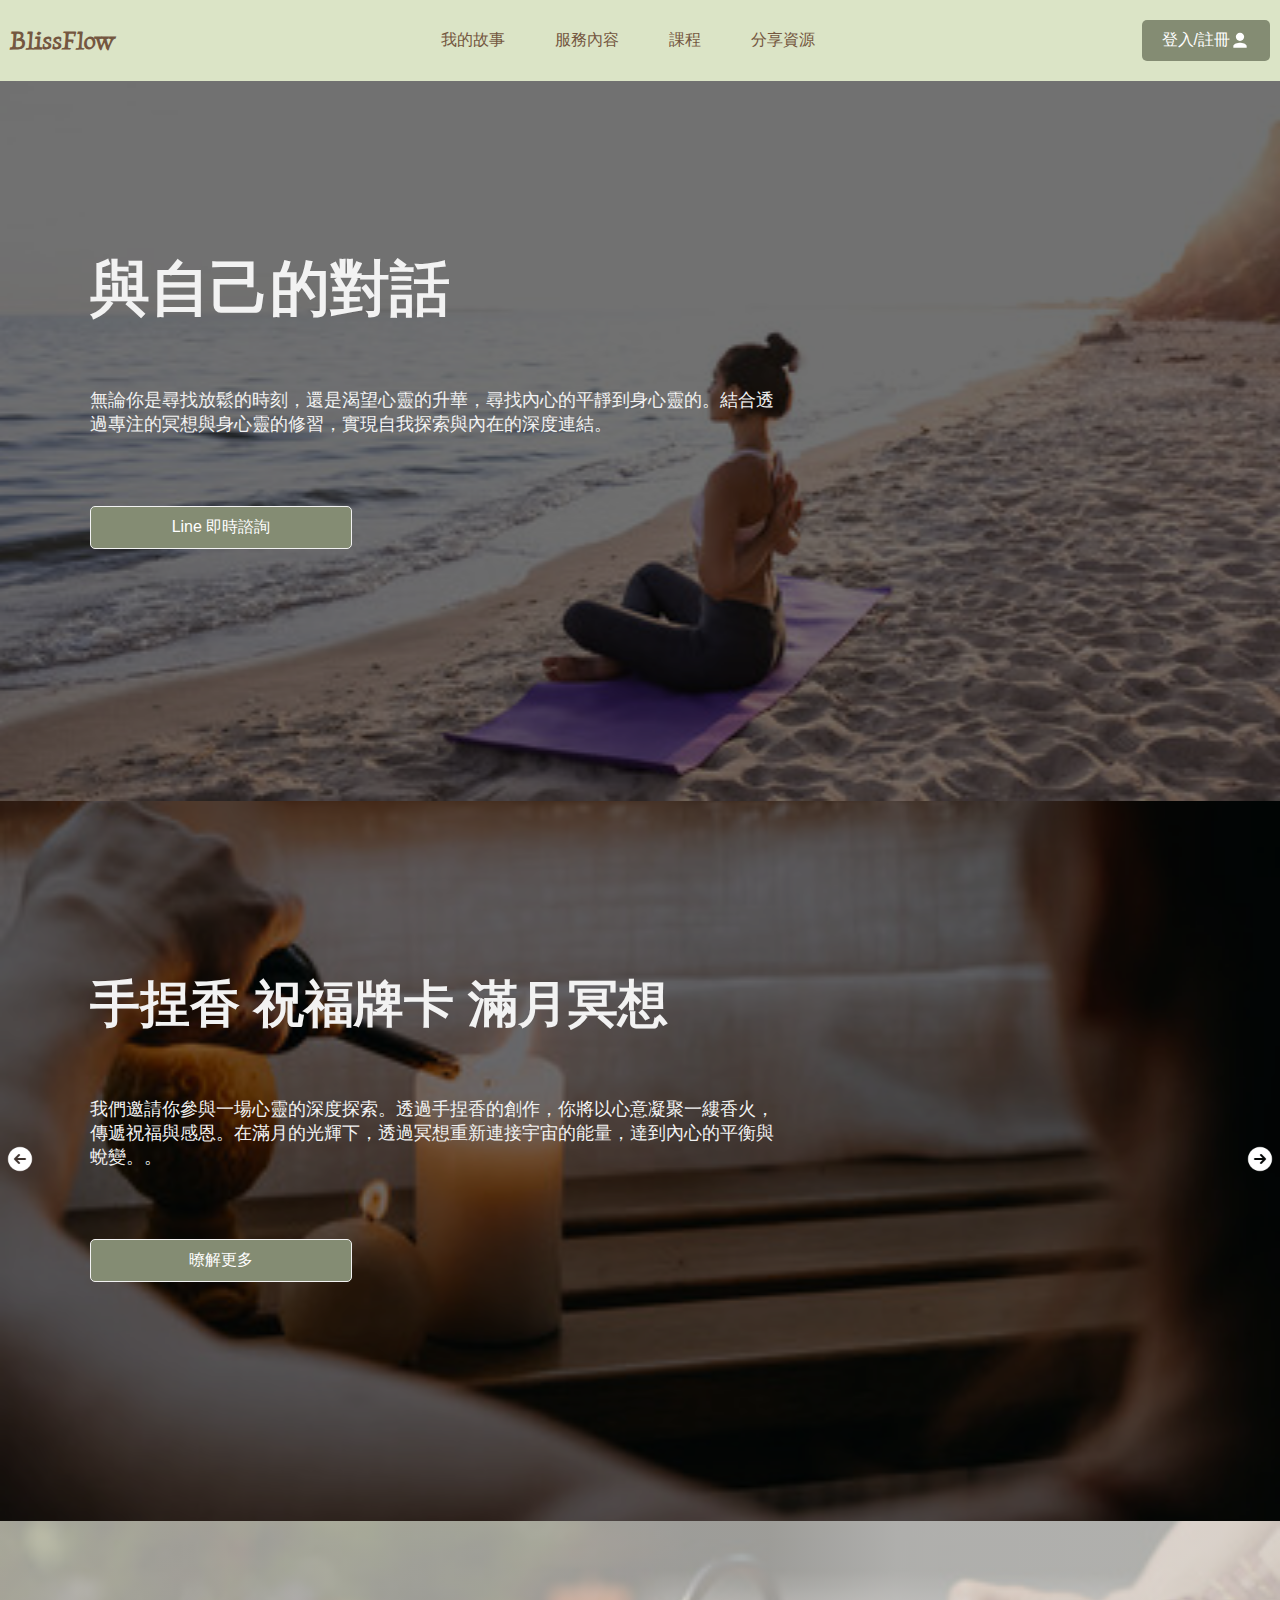
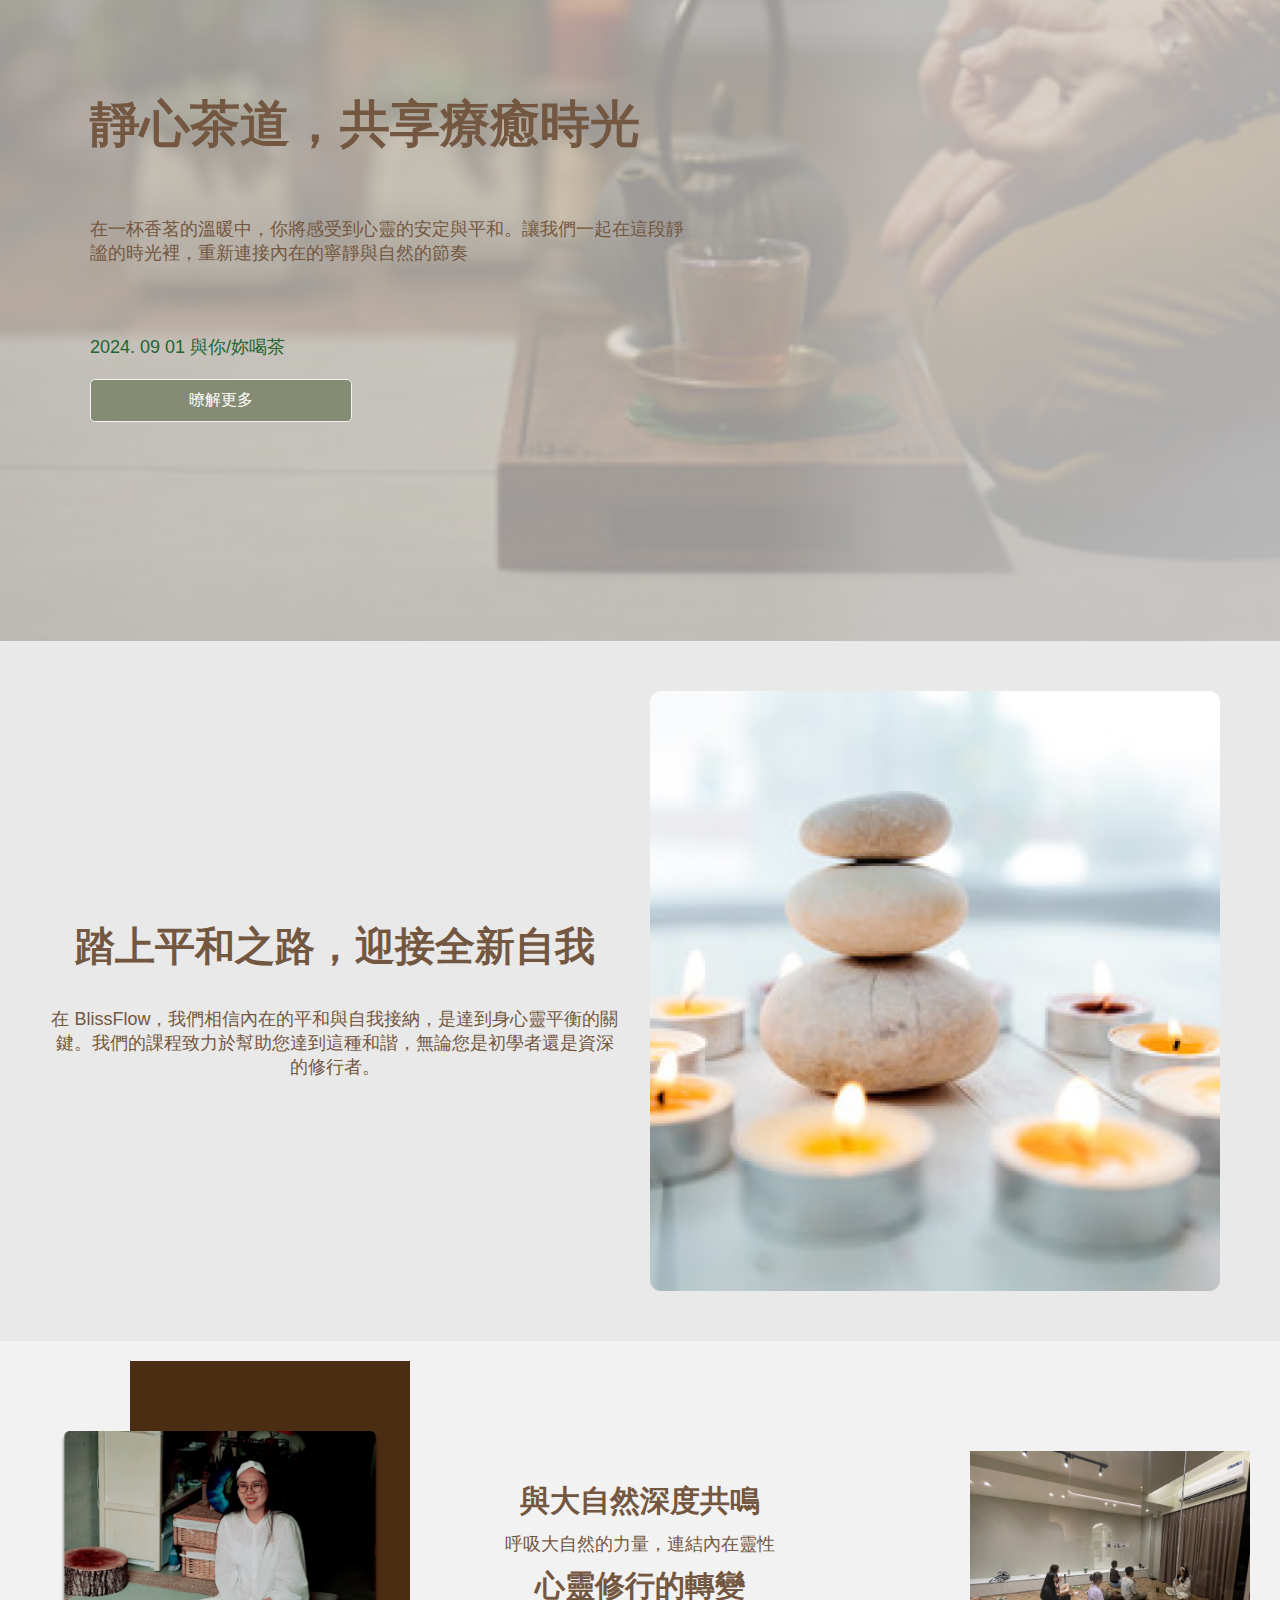
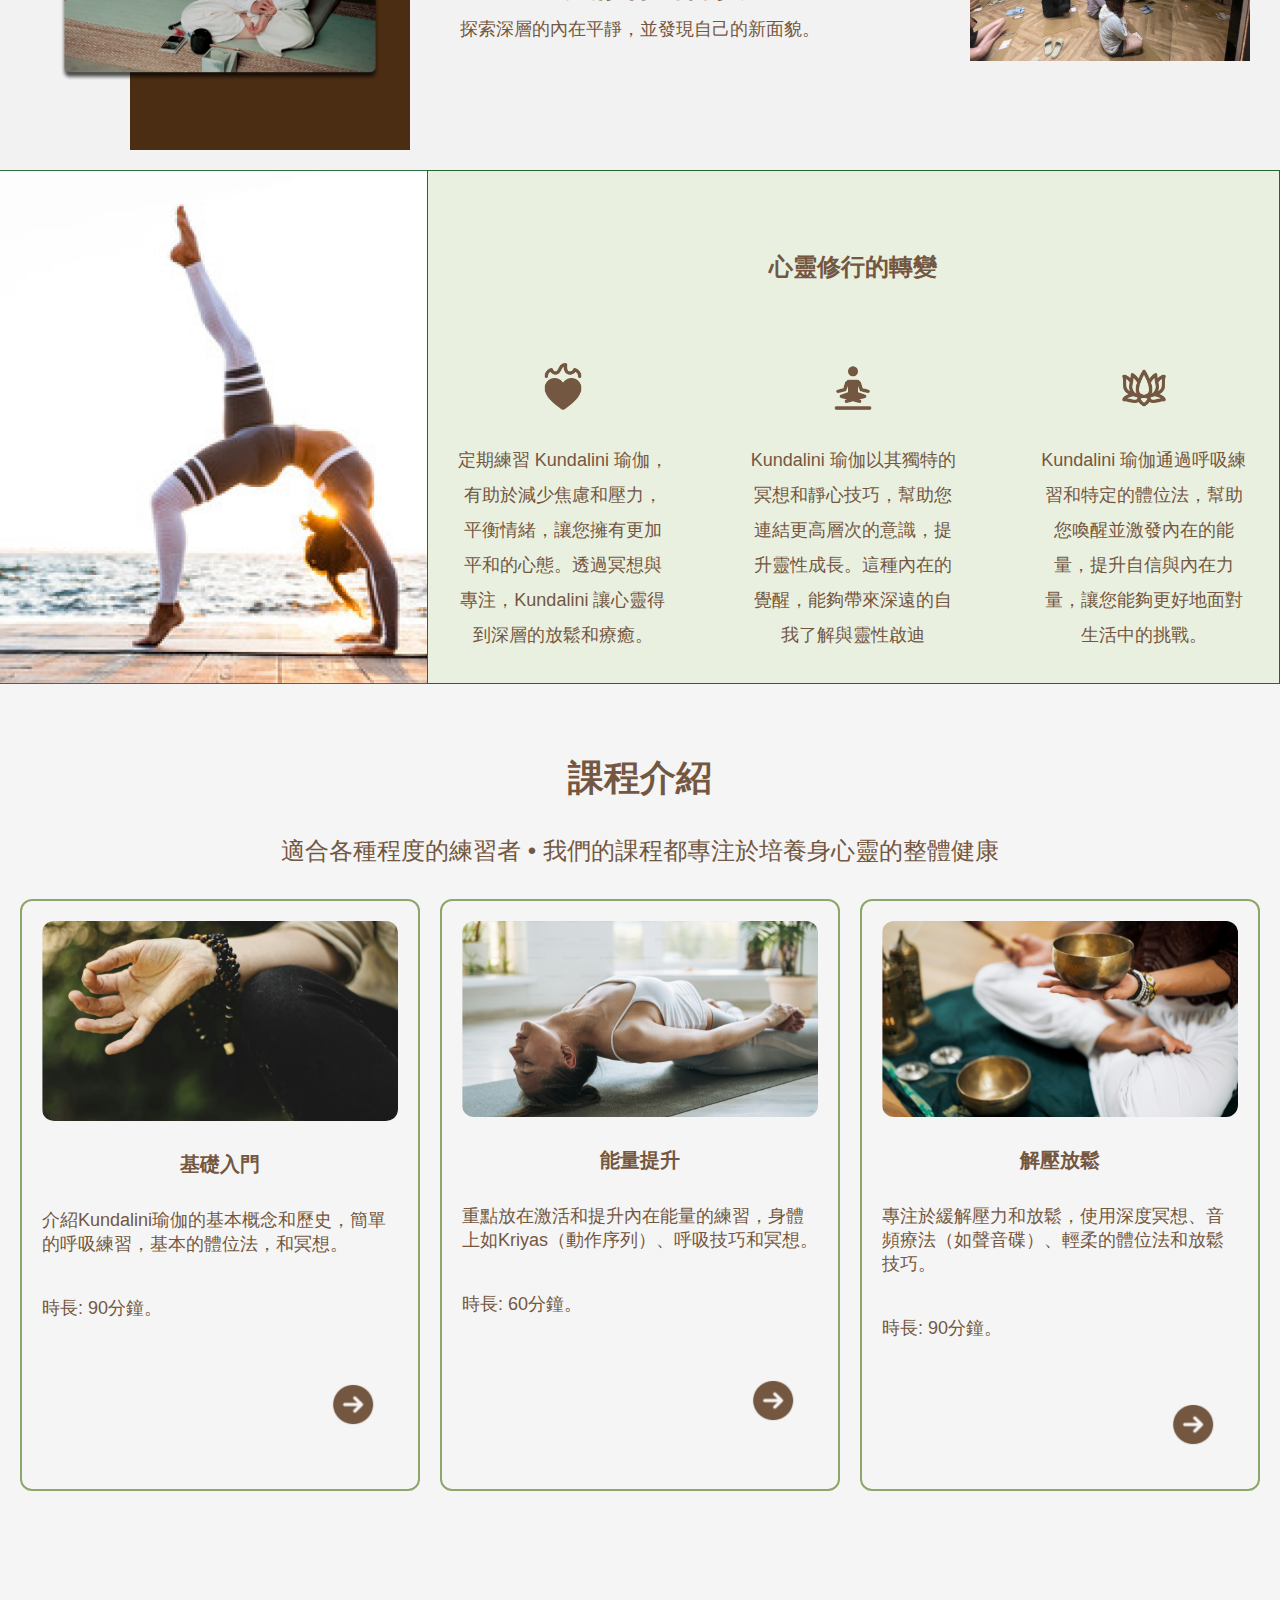
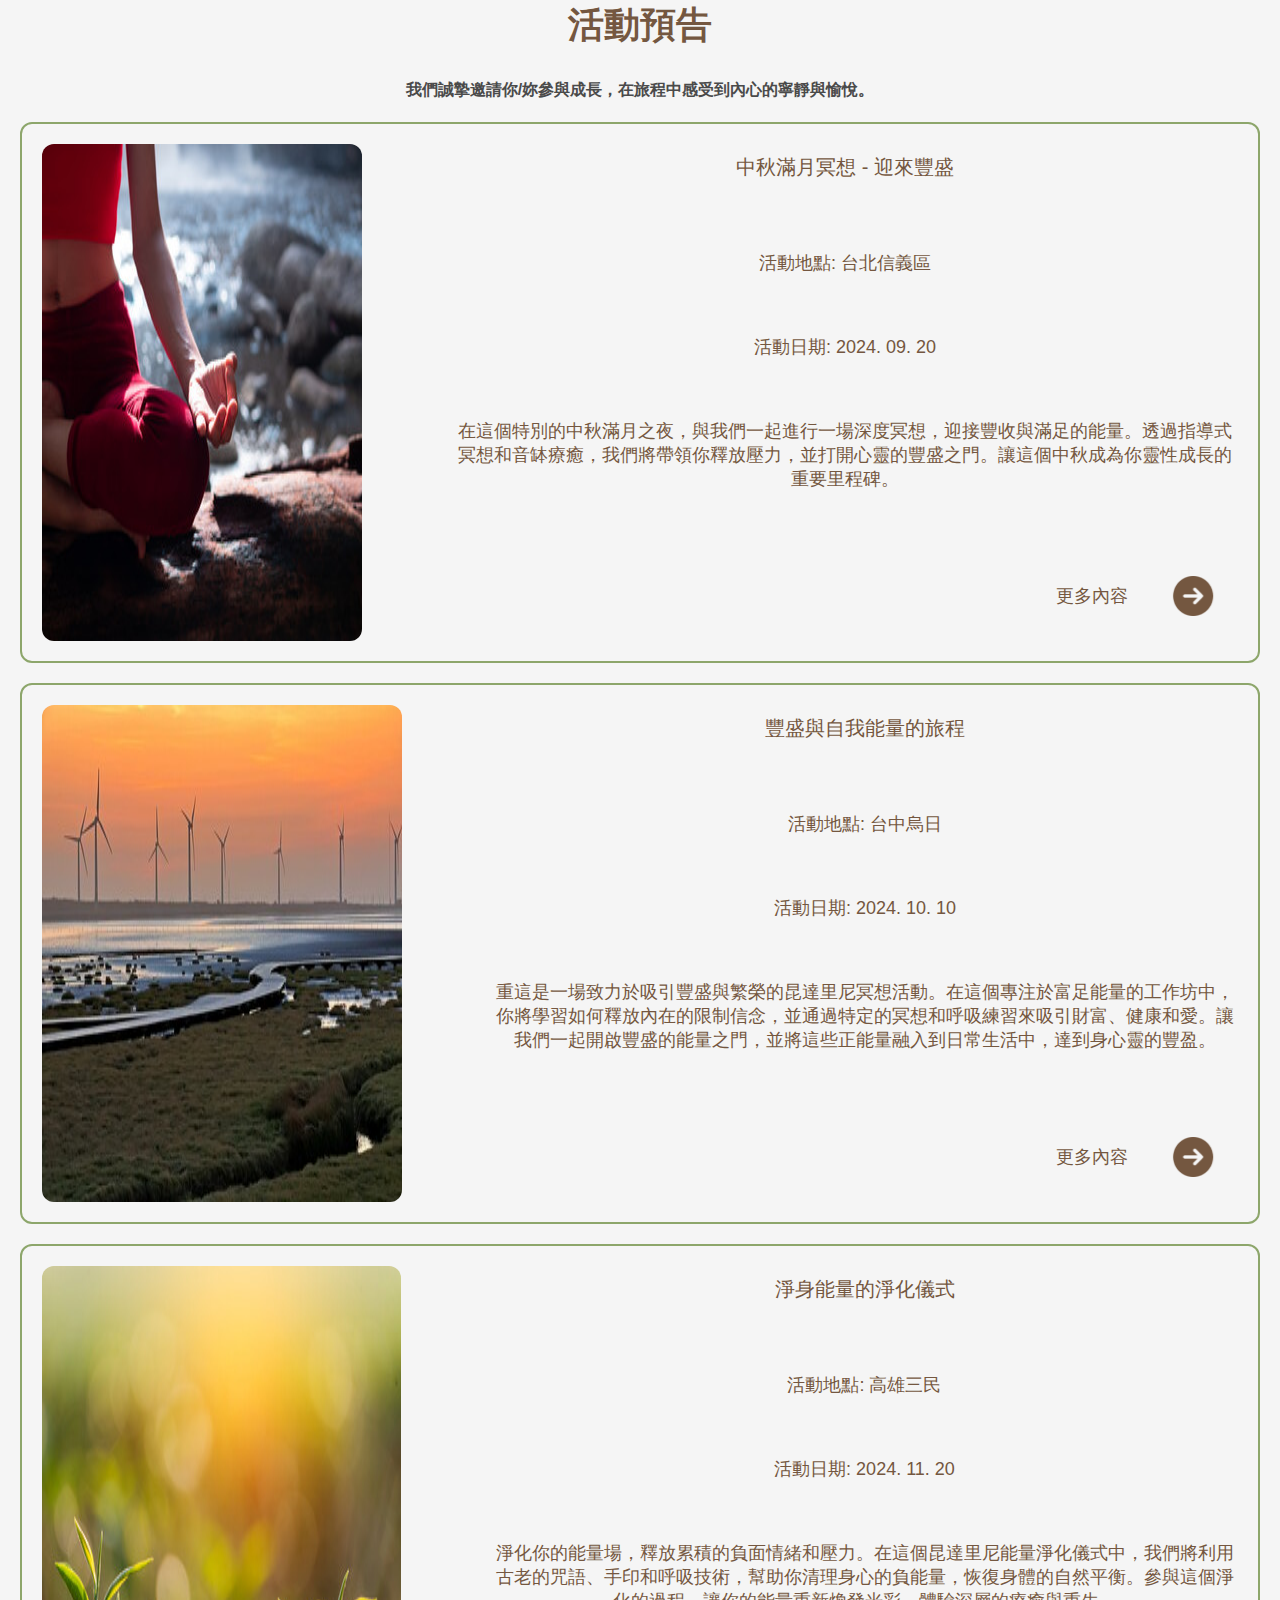
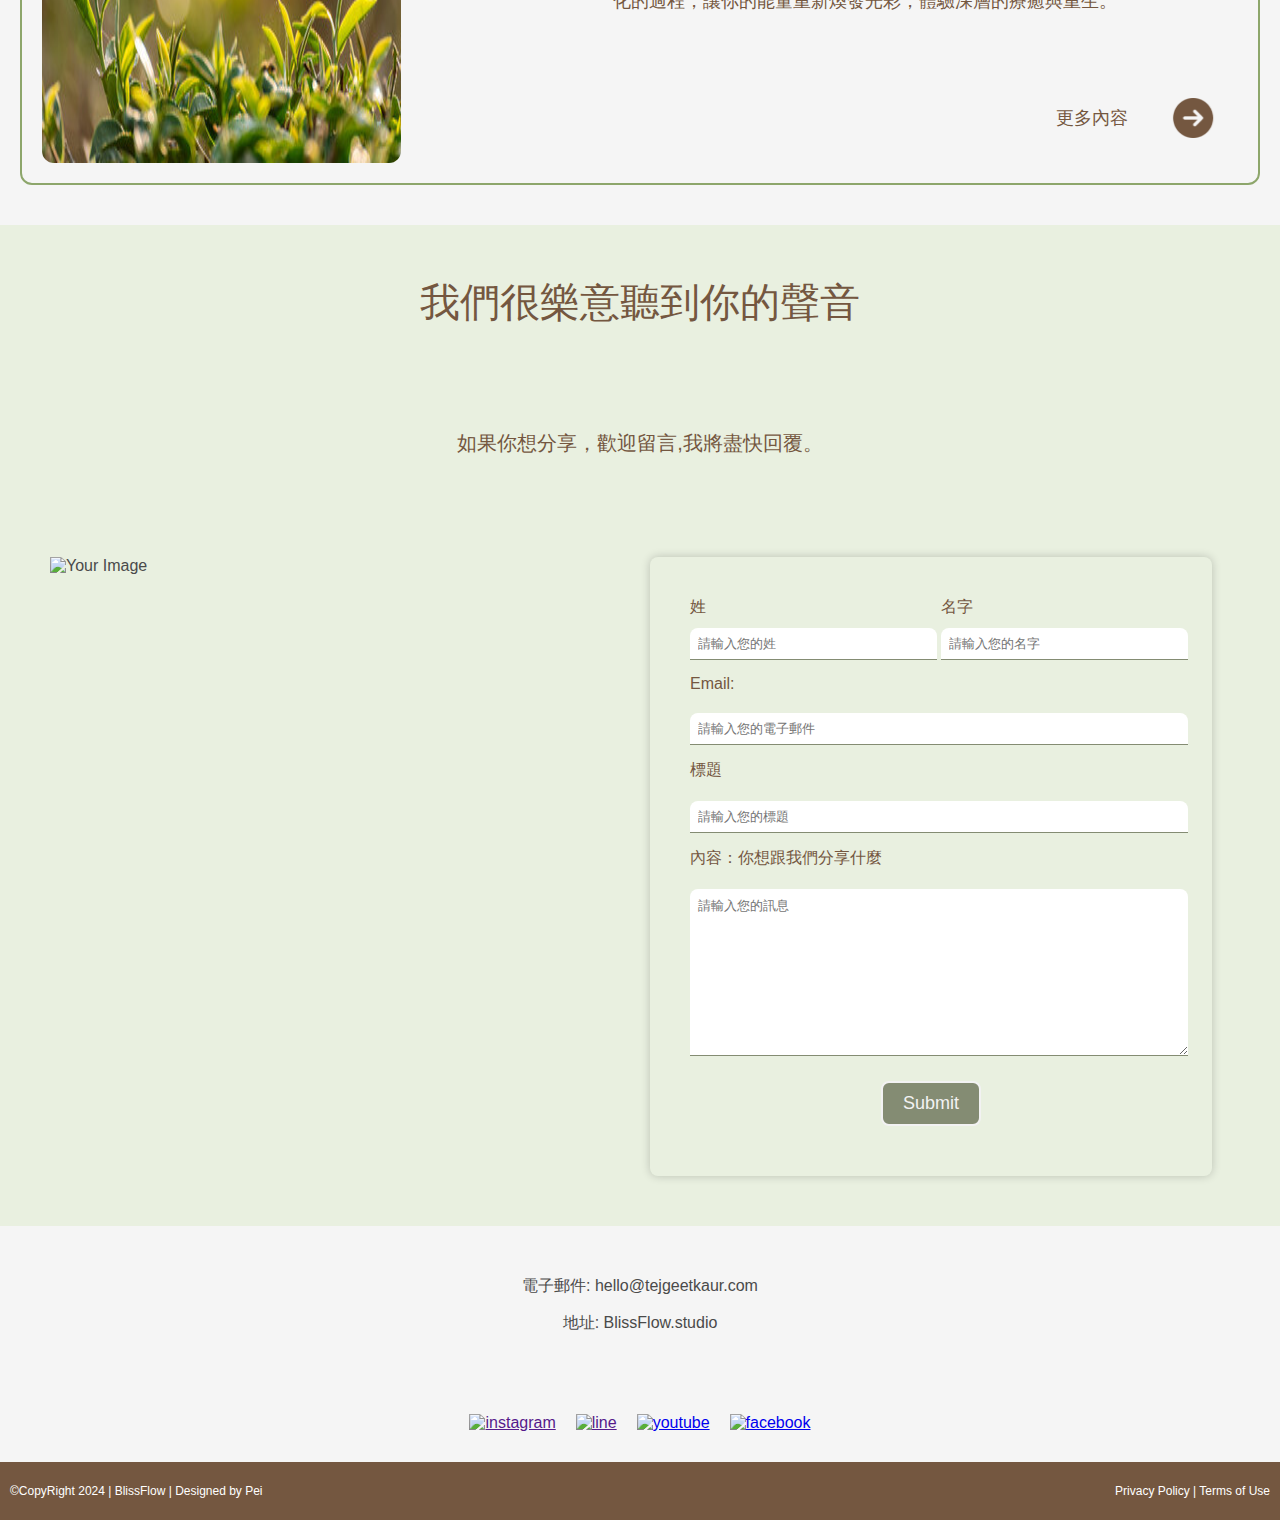
==== index.html @ 8150d3f8 "Add files via upload" ====
<!DOCTYPE html>
<html lang="zh-Hant">
  <head>
    <meta charset="UTF-8" />
    <meta name="viewport" content="width=device-width, initial-scale=1.0" />
    <title>Lila - Kundalini Yoga</title>
    <link rel="preconnect" href="https://fonts.googleapis.com" />
    <link rel="preconnect" href="https://fonts.gstatic.com" crossorigin />
    <link
      href="https://fonts.googleapis.com/css2?family=Luxurious+Roman&display=swap"
      rel="stylesheet"
    />
    <link rel="stylesheet" href="../PUBLIC/Style/base.css" />
    <link rel="stylesheet" href="../PUBLIC/Style/breakpoint.css" />
    <script src="../action.js" defer></script>
  </head>
  <body>
    <header>
      <!-- Logo Section -->
      <nav class="navbar">
        <!-- Burger Icon -->
        <div class="burger">
          <div></div>
          <div></div>
          <div></div>
        </div>
        <a href="#" class="logo"> BlissFlow </a>

        <!-- Navigation Links -->
        <ul class="nav-links">
          <li><a href="../HTML/mystory.html">我的故事</a></li>
          <li><a href="#">服務內容</a></li>
          <li><a href="#">課程</a></li>
          <li><a href="#">分享資源</a></li>
        </ul>

        <!-- Login Button -->
        <a href="#" class="login-btn">
          登入/註冊
          <svg
            class="login-icon"
            xmlns="http://www.w3.org/2000/svg"
            viewBox="0 0 24 24"
            fill="white"
            width="20px"
            height="20px"
          >
            <path
              d="M12 12c2.76 0 5-2.24 5-5s-2.24-5-5-5-5 2.24-5 5 2.24 5 5 5zm0 2c-2.67 0-8 1.34-8 4v2h16v-2c0-2.66-5.33-4-8-4z"
            />
          </svg>
        </a>
      </nav>
    </header>
    <!-- Hero Section Start -->
    <!-- <section id="hero">
      <div class="hero-slider">
        <-- Slide 1 -->
    <!-- <div class="hero-slide slide1">
      <div class="hero-content">
        <h1>與自己的對話</h1>
        <p>從找內心的平靜到身心靈的結合</p>
        <button class="cta-button">電話諮詢</button>
      </div>
    </div> -->

    <section>
      <div class="hero">
        <div class="arrow left" onclick="preview()">
          <img
            src="../PUBLIC/Images/Circled left.png"
            width="30"
            feight="30"
            alt="arrow image to scroll left "
          />
        </div>
        <div class="heroImages hero-darker action-1">
          <div class="figure hero-content">
            <h1>與自己的對話</h1>
            <p>
              無論你是尋找放鬆的時刻，還是渴望心靈的升華，尋找內心的平靜到身心靈的。結合透過專注的冥想與身心靈的修習，實現自我探索與內在的深度連結。
            </p>
            <a href="line://ti/p/@yourlineid" class="cta-button"
              >Line 即時諮詢</a
            >
          </div>
        </div>

        <div class="heroImages hero-darker action-2">
          <div class="figure hero-content">
            <h2>手捏香 祝福牌卡 滿月冥想</h2>
            <p>
              我們邀請你參與一場心靈的深度探索。透過手捏香的創作，你將以心意凝聚一縷香火，傳遞祝福與感恩。在滿月的光輝下，透過冥想重新連接宇宙的能量，達到內心的平衡與蛻變。。
            </p>
            <a href="line://ti/p/@yourlineid" class="cta-button">暸解更多</a>
          </div>
        </div>

        <div class="heroImages hero-lighter action-3">
          <div class="figure hero-content hero-content3">
            <h2>靜心茶道，共享療癒時光</h2>
            <p>
              在一杯香茗的溫暖中，你將感受到心靈的安定與平和。讓我們一起在這段靜謐的時光裡，重新連接內在的寧靜與自然的節奏
            </p>
            <p class="p-set">2024. 09 01 與你/妳喝茶</p>
            <a href="line://ti/p/@yourlineid" class="cta-button">暸解更多</a>
          </div>
        </div>

        <div class="arrow right" onclick="next()">
          <img
            src="../PUBLIC/Images/Circled Right.png"
            width="30"
            feight="30"
            alt="arrow-right"
          />
        </div>
      </div>
    </section>

    <!-- Hero Section End -->

    <section id="about">
      <div class="content">
        <div class="text">
          <h2>踏上平和之路，迎接全新自我</h2>
          <p>
            在
            BlissFlow，我們相信內在的平和與自我接納，是達到身心靈平衡的關鍵。我們的課程致力於幫助您達到這種和諧，無論您是初學者還是資深的修行者。
          </p>
        </div>
        <div class="image">
          <img src="../PUBLIC/Images/candle.png" alt="Image description" />
          <!-- Replace with your image path -->
        </div>
      </div>
    </section>
    <section id="features">
      <div class="feature position">
        <img
          class="image1"
          src="../PUBLIC/Images/mystory-lila.png"
          alt="activity"
        />
        <img class="image2" src="../PUBLIC/Images/brown.png" alt="Brown" />
      </div>
      <div class="feature">
        <h3>與大自然深度共鳴</h3>
        <p>呼吸大自然的力量，連結內在靈性</p>
        <h3>心靈修行的轉變</h3>
        <p>探索深層的內在平靜，並發現自己的新面貌。</p>
      </div>
      <div class="feature">
        <img
          class="image2"
          src="../PUBLIC/Images/activity2.jpg"
          alt="Meditation"
        />
      </div>
    </section>
    <!-- feature1 -->
    <section id="features1">
      <div class="feature1 feature-left">
        <img class="image" src="../PUBLIC/Images/yoga.png" alt="Tree" />
      </div>
      <div class="feature1 feature-right">
        <h3>心靈修行的轉變</h3>
        <div class="icons-container">
          <div class="icon">
            <img
              src="../PUBLIC/Images/Fire Heart.png"
              alt="Icon 1"
              width="50px"
              height="50px"
            />
            <p>
              定期練習 Kundalini
              瑜伽，有助於減少焦慮和壓力，平衡情緒，讓您擁有更加平和的心態。透過冥想與專注，Kundalini
              讓心靈得到深層的放鬆和療癒。
            </p>
          </div>
          <div class="icon">
            <img
              src="../PUBLIC/Images/Floating Guru.png"
              alt="Icon 1"
              width="50px"
              height="50px"
            />
            <p>
              Kundalini
              瑜伽以其獨特的冥想和靜心技巧，幫助您連結更高層次的意識，提升靈性成長。這種內在的覺醒，能夠帶來深遠的自我了解與靈性啟迪
            </p>
          </div>
          <div class="icon">
            <img
              src="../PUBLIC/Images/Lotus.png"
              alt="Icon 1"
              width="50px"
              height="50px"
            />
            <p>
              Kundalini
              瑜伽通過呼吸練習和特定的體位法，幫助您喚醒並激發內在的能量，提升自信與內在力量，讓您能夠更好地面對生活中的挑戰。
            </p>
          </div>

          <div class="icon icon-4">
            <img
              src="../PUBLIC/Images/Irrigation.png"
              alt="Icon 1"
              width="50px"
              height="50px"
            />
            <p>
              正向的能量不僅能夠提升我們的自身狀態，還能夠吸引到同樣的積極能量，使我們的生活變得更加豐富和充實。
            </p>
          </div>
        </div>
      </div>
    </section>

    <!-- feature1- end -->

    <!-- course atart -->
    <section class="courses">
      <h2>課程介紹</h2>
      <h4>適合各種程度的練習者 • 我們的課程都專注於培養身心靈的整體健康</h4>
      <div class="course-container">
        <div class="course">
          <img src="../PUBLIC/Images/course1.png" alt="基礎入門" />
          <h4>基礎入門</h4>
          <p>
            介紹Kundalini瑜伽的基本概念和歷史，簡單的呼吸練習，基本的體位法，和冥想。
          </p>
          <p>時長: 90分鐘。</p>
          <div class="moreBTN">
            <img
              src="../PUBLIC/Images/Forward Button.png"
              alt="Icon 1"
              width="50px"
              height="50px"
            />
          </div>
        </div>
        <div class="course">
          <img src="../PUBLIC/Images/course2.png" alt="能量提升" />
          <h4>能量提升</h4>
          <p>
            重點放在激活和提升內在能量的練習，身體上如Kriyas（動作序列）、呼吸技巧和冥想。
          </p>
          <p>時長: 60分鐘。</p>
          <div class="moreBTN">
            <img
              src="../PUBLIC/Images/Forward Button.png"
              alt="Icon 1"
              width="50px"
              height="50px"
            />
          </div>
        </div>
        <div class="course">
          <img src="../PUBLIC/Images/course3.png" alt="解壓放鬆" />
          <h4>解壓放鬆</h4>
          <p>
            專注於緩解壓力和放鬆，使用深度冥想、音頻療法（如聲音碟）、輕柔的體位法和放鬆技巧。
          </p>
          <p>時長: 90分鐘。</p>
          <div class="moreBTN">
            <img
              src="../PUBLIC/Images/Forward Button.png"
              alt="Icon 1"
              width="50px"
              height="50px"
            />
          </div>
        </div>

        <div class="course course-4">
          <img src="../PUBLIC/Images/course4.png" alt="感激冥想" />
          <h4>基礎入門</h4>
          <p>
            當我們的內在能量達到一定的頻率時，吸引力源於自我真實和內在的光輝。感激與自信使內在變得更加愉快和充實。
          </p>
          <p>時長: 90分鐘。</p>
          <div class="moreBTN">
            <img
              src="../PUBLIC/Images/Forward Button.png"
              alt="Icon 1"
              width="50px"
              height="50px"
            />
          </div>
        </div>
      </div>
    </section>

    <!-- course end -->
    <!-- event start -->
    <section class="events">
      <h2>活動預告</h2>
      <h4>我們誠摯邀請你/妳參與成長，在旅程中感受到內心的寧靜與愉悅。</h4>
      <div class="event-container">
        <div class="event">
          <img src="../PUBLIC/Images/event1.jpg" alt="基礎入門" />
          <div class="event-detail">
            <h4>中秋滿月冥想 - 迎來豐盛</h4>
            <p>活動地點: 台北信義區</p>
            <p>活動日期: 2024. 09. 20</p>
            <p>
              在這個特別的中秋滿月之夜，與我們一起進行一場深度冥想，迎接豐收與滿足的能量。透過指導式冥想和音缽療癒，我們將帶領你釋放壓力，並打開心靈的豐盛之門。讓這個中秋成為你靈性成長的重要里程碑。
            </p>

            <div class="moreBTN">
              <p>更多內容</p>
              <img
                src="../PUBLIC/Images/Forward Button.png"
                alt="Icon 1"
                width="50px"
                height="50px"
              />
            </div>
          </div>
        </div>

        <div class="event">
          <img src="../PUBLIC/Images/event2.jpg" alt="能量提升" />
          <div class="event-detail">
            <h4>豐盛與自我能量的旅程</h4>
            <p>活動地點: 台中烏日</p>
            <p>活動日期: 2024. 10. 10</p>
            <p>
              重這是一場致力於吸引豐盛與繁榮的昆達里尼冥想活動。在這個專注於富足能量的工作坊中，你將學習如何釋放內在的限制信念，並通過特定的冥想和呼吸練習來吸引財富、健康和愛。讓我們一起開啟豐盛的能量之門，並將這些正能量融入到日常生活中，達到身心靈的豐盈。
            </p>
            <div class="moreBTN">
              <p>更多內容</p>
              <img
                src="../PUBLIC/Images/Forward Button.png"
                alt="Icon 1"
                width="50px"
                height="50px"
              />
            </div>
          </div>
        </div>

        <div class="event">
          <img src="../PUBLIC/Images/event3.jpg" alt="解壓放鬆" />
          <div class="event-detail">
            <h4>淨身能量的淨化儀式</h4>
            <p>活動地點: 高雄三民</p>
            <p>活動日期: 2024. 11. 20</p>
            <p>
              淨化你的能量場，釋放累積的負面情緒和壓力。在這個昆達里尼能量淨化儀式中，我們將利用古老的咒語、手印和呼吸技術，幫助你清理身心的負能量，恢復身體的自然平衡。參與這個淨化的過程，讓你的能量重新煥發光彩，體驗深層的療癒與重生。
            </p>
            <div class="moreBTN">
              <p>更多內容</p>
              <img
                src="../PUBLIC/Images/Forward Button.png"
                alt="Icon 1"
                width="50px"
                height="50px"
              />
            </div>
          </div>
        </div>
      </div>
    </section>
    <!-- event end -->

    <!-- hidden newsletter - 等會員登入條款完成再重新加入 -->
    <!-- newsletter start -->

    <!-- <section class="newsletter">
      <h2>訂閱我們的電子報，讓瑜伽成為你生活的一部分。我們每月提供：</h2>
      <div class="form Ncontent">
        <p>讓瑜伽成為你生活的一部分。我們每月提供探索瑜伽的深度。</p>
        <form class="newsletter-form">
          <div class="description">
            <h4>探索瑜伽的深度</h4>
            <div class="Pcontent">
              <p>專業的瑜伽技巧：提升你的練習，從基礎到進階，適合各種水平。</p>
              <p>深度冥想指導：幫助你放鬆心靈，找到內在的平靜與平衡。</p>
              <p>最新課程和活動資訊：第一時間了解我們的最新課程和工作坊。</p>
              <p>靈性成長建議：探索瑜伽的靈性面向，促進自我發展。</p>
              <p>專屬優惠和活動：享受會員專屬的優惠和參加特別活動的機會。</p>
            </div>
          </div>
          <div class="Fill-form">
            <input type="text" name="name" placeholder="姓名" required />
            <input type="email" name="email" placeholder="E-mail" required />
            <button type="submit">立即訂閱</button>
          </div>
        </form>
      </div>
    </section> -->
    <!-- newsletter end -->

    <!-- contact start -->
    <!-- contact :start -->
    <section>
      <div class="message">
        <h2>我們很樂意聽到你的聲音</h2>
        <p>如果你想分享，歡迎留言,我將盡快回覆。</p>
      </div>

      <div class="contactArea">
        <div class="semicircle">
          <img src="../public/images/contatc-image.png" alt="Your Image" />
        </div>

        <div class="container">
          <form action="submit_form.php" method="post" class="contact-form">
            <div class="name-fields">
              <div class="field">
                <label for="lastName">姓</label>
                <input
                  type="text"
                  id="lastName"
                  placeholder="請輸入您的姓"
                  name="lastName"
                  required
                />
              </div>

              <div class="field">
                <label for="firstName">名字</label>
                <input
                  type="text"
                  id="firstName"
                  placeholder="請輸入您的名字"
                  name="firstName"
                  required
                />
              </div>
            </div>

            <label for="email">Email:</label>
            <input
              type="email"
              id="email"
              placeholder="請輸入您的電子郵件"
              name="email"
              required
            />

            <label for="subject">標題</label>
            <input
              type="text"
              id="subject"
              placeholder="請輸入您的標題"
              name="subject"
              required
            />

            <label for="message">內容：你想跟我們分享什麼</label>
            <textarea
              id="message"
              name="message"
              placeholder="請輸入您的訊息"
              rows="4"
              required
            ></textarea>

            <div class="submitBTN">
              <button type="submit">Submit</button>
            </div>
          </form>
        </div>
      </div>
    </section>

    <!-- contact :end -->

    <!-- contact end -->

    <!-- social-media-icon :start-->
    <section>
      <div class="contact-information">
        <p>電子郵件: hello@tejgeetkaur.com</p>
        <!-- <p>電話: +1(123) 456-7890</p> -->
        <p>地址: BlissFlow.studio</p>
      </div>

      <div class="social-icon">
        <ul>
          <li>
            <a href="" target="_blank"
              ><img
                src="../public/images/Instagram.png"
                alt="instagram"
                width="30"
                height="30"
            /></a>
          </li>

          <li>
            <a href="" target="_blank"
              ><img
                src="../public/images/LINE.png"
                alt="line"
                width="30"
                height="30"
            /></a>
          </li>

          <li>
            <a
              href="https://www.youtube.com/@%E5%BF%83%E7%9A%84%E6%97%8B%E5%BE%8BBlissflow"
              target="_blank"
              ><img
                src="../public/images/YouTube.png"
                alt="youtube"
                width="30"
                height="30"
            /></a>
          </li>

          <li>
            <a href="#" target="_blank"
              ><img
                src="../public/images/Facebook.png"
                alt="facebook"
                width="30"
                height="30"
            /></a>
          </li>
        </ul>
      </div>
    </section>
    <!-- social-media-icon end -->
    <footer>
      <p>©CopyRight 2024 | BlissFlow | Designed by Pei</p>
      <p>Privacy Policy | Terms of Use</p>
    </footer>
  </body>
</html>
---- PUBLIC/Style/base.css ----
body {
  font-family: "Arial", sans-serif;
  margin: 0;
  padding: 0px;
  color: #4a4a4a;
  background-color: #f5f5f5;
  box-sizing: border-box;
}

/* Container for the navbar */
.navbar {
  background-color: #dbe4c6;
  display: flex;
  justify-content: space-between;
  align-items: center;
  padding: 20px 10px 20px 10px;
}

/* Style for the logo */
.logo {
  font-family: "Luxurious Roman", serif;
  font-size: 24px;
  font-weight: bold;
  text-decoration: none;
  color: #745740;
}

/* Container for the navigation links */
.nav-links {
  list-style-type: none;
  margin: 0;
  padding: 0;
  display: flex;
  justify-content: center;
  flex-grow: 1; /* Ensures it takes up space between logo and button */
}

/* Style for the navigation links */
.nav-links li a {
  text-decoration: none;
  color: 45740;
  padding: 10px 15px;
}

/* Style for the login/register button */
.login-btn {
  display: flex;
  align-items: center;
  background-color: #848c73;
  color: white;
  padding: 10px 20px;
  border-radius: 5px;
  font-size: 16px;
  text-decoration: none;
  border: none;
}

/* Style for the SVG icon inside the login button */
.login-icon {
  width: 20px;
  height: 20px;
  fill: white;
}

/* Optional: Add hover effects for the button */
.login-btn:hover {
  background-color: #45a049;
}

nav ul {
  list-style: none;
  margin: 0;
  padding: 0;
  display: flex;
  gap: 20px;
}

nav ul li a {
  transition: color 0.4s ease-in-out, background-color 0.4s ease-in;
  text-decoration: none;
  color: #745740;
}
nav ul li a:hover {
  text-decoration: none;
  color: #45a049;
}

/* Burger Icon Styles */
.burger {
  display: none;
  flex-direction: column;
  cursor: pointer;
}

.burger div {
  width: 25px;
  height: 3px;
  background-color: #745740;
  margin: 4px 0;
}
/* Hero Section CSS */
.hero {
  position: relative;
}

.action-1 {
  background: url(../Images/hero1.jpg);
}
.action-2 {
  background: url(../Images/hero2.jpg);
}
.action-3 {
  background: url(../Images/hero3.jpg);
}

.heroImages {
  max-width: 100%;
  height: 80vh; /*set the height of an element to 100% of the viewport height*/
  background-size: cover;
  background-position: center;
  position: relative;
  overflow-x: hidden; /* Hides horizontal overflow */
}

.hero-darker::before {
  content: "";
  position: absolute;
  top: 0;
  left: 0;
  right: 0;
  bottom: 0;
  background-color: rgba(0, 0, 0, 0.555); /* Adjust the opacity as needed */
  z-index: 1; /* Places the overlay above the image */
}

.hero-lighter {
  position: relative; /* Ensure the pseudo-element is positioned relative to this div */
}

.hero-lighter::before {
  content: "";
  position: absolute;
  top: 0;
  left: 0;
  width: 100%; /* Cover the full width of the container */
  height: 100%;
  background: linear-gradient(
    to left,
    /* Gradient direction from right to left */ rgba(213, 212, 212, 0.8) 30%,
    /* Start with transparent color */ rgba(218, 216, 216, 0.692) 40%
      /* Fade to a lighter color */
  );
  /* The gradient smoothly transitions from transparent to a lighter color over the right 2/3 */
  z-index: 1; /* Places the overlay above the image */
}

.hero-content {
  display: flex;
  justify-content: center;
  flex-direction: column;
  position: relative;
  align-items: flex-start;
  z-index: 1;
  color: #f2f2f2;
  text-align: left;
  margin-top: 10%;
  margin-left: 90px;
  margin-right: 90px;
}

.hero-content h1 {
  color: #f2f2f2;
  font-size: 60px;
  z-index: 3;
}
.hero-content h2 {
  font-size: 50px;
  z-index: 3;
}

.hero-content p {
  text-align: left;
  font-size: 18px;
  margin-right: 400px;
  margin-bottom: 70px;
  z-index: 3;
}
.hero-content3 {
  display: flex;
  justify-content: center;
  flex-direction: column;
  color: #745740;
}
.hero-content3 p {
  font-size: 18px;
  text-align: left;
  margin-right: 500px;
  margin-bottom: 20px;
}
.p-set {
  text-align: left;
  margin-top: 50px;
  color: #236533;
}
.cta-button {
  text-align: center;
  background-color: #848c73;
  width: 20%;
  color: white;
  padding: 10px 20px;
  border-radius: 5px;
  font-size: 16px;
  text-decoration: none;
  border: 1px solid #f2f2f2;
  cursor: pointer;
}

.cta-button:hover {
  background-color: #45a049;
}

.arrow {
  position: absolute;
  top: 50%;
  transform: translateY(
    -50%
  ); /*move it up by 50 pixels, centering it within its container*/
  cursor: pointer;
  z-index: 3; /* specify the stck order of an element*/
  transition: background 100ms; /* Applies a transition to the background property over 100ms */
}
.arrow img {
  padding: 5px;
  border-radius: 20px;
}

.left {
  left: 0;
}

.right {
  right: 0;
}

/* END: Hero section */

/* about-start */
#about {
  background-color: #e9e9e9;
  padding: 50px 20px;
  text-align: center; /* Center align text for smaller screens */
}

.content {
  display: flex;
  align-items: center; /* Align items vertically center */
  justify-content: space-between; /* Space out text and image */
  max-width: 1200px; /* Optional: Set a max-width for the content container */
}

.text {
  margin: 30px;
  color: #745740;
  flex: 1; /* Allow text to take available space */
  text-align: center; /* Align text to the left */
}
.text h2 {
  font-size: 40px;
}
.text p {
  font-size: 18px;
}
.image {
  flex: 1; /* Allow image to take available space */
  display: flex;
  justify-content: flex-end; /* Align image to the right */
}

.image img {
  max-width: 100%; /* Ensure the image fits within its container */
  height: auto; /* Maintain aspect ratio */
}

/* about-end */

/* feature section */

#features {
  background-color: #f2f2f2;
  display: grid;
  grid-template-columns: 1fr 1fr 1fr; /* Create three equal columns */
  gap: 20px; /* Optional: Add space between columns */
  padding: 20px; /* Optional: Add padding around the section */
  align-items: center; /* Vertically center the content */
}

.feature {
  display: flex;
  flex-direction: column;
  align-items: center; /* Center-align items horizontally */
  justify-content: center; /* Center-align items vertically */
}

.image1 {
  position: absolute;
  width: 25%;
  height: 40%;
  z-index: 2;
}
.image2 {
  margin-left: 100px;
  width: 70%;
  height: 100%;
  z-index: 1;
}
.feature img {
  max-width: 100%; /* Ensure the image fits within its container */
  height: auto; /* Maintain aspect ratio */
}

.feature h3 {
  color: #745740;
  font-size: 30px; /* Adjust font size as needed */
  margin: 10px 0; /* Space above and below the heading */
}

.feature p {
  color: #745740;
  font-size: 18px; /* Adjust font size as needed */
  margin: 0; /* Remove default margin */
}

/* feature1 start */
#features1 {
  display: grid;
  grid-template-columns: 1fr 2fr; /* Default layout for larger screens */
  align-items: center;
}
.feature1 {
  position: relative; /* Ensure child elements are positioned relative to this container */
  display: flex;
  flex-direction: column;
  align-items: center;
  justify-content: center;
}

.feature-left {
  position: relative; /* Ensure the image can be positioned absolutely within this container */
  overflow: hidden; /* Hide overflow to prevent image from going outside container */
  width: 100%; /* Ensure full width */
  height: auto; /* Height will be determined by aspect ratio */
}

.feature-left img {
  position: absolute;
  top: 0;
  left: 0;
  width: 100%;
  height: 100%;
  object-fit: cover; /* Ensure the image covers the container */
}
.feature-left {
  height: 100%; /* Temporary height for testing */
  width: 100%;
}

.feature-right {
  border: 1px solid #236533; /* Green border */
  background-color: #e9f0e0; /* Light green background */
  display: flex;
  flex-direction: column;
  padding: 0; /* Add padding inside the container */
  max-width: 100%; /* Ensure it doesn’t exceed the container’s width */
}

.feature1 h3 {
  color: #745740;
  font-size: 24px;
  margin: 80px 40px;
}

.icons-container {
  display: grid;
  grid-template-columns: 1fr 1fr 1fr;
  gap: 20px; /* Optional: Add space between grid items */
}

.icon {
  display: flex;
  flex-direction: column;
  align-items: center;
}
.icon-4 {
  display: none;
}
.icons-container p {
  font-size: 18px;
  line-height: 35px;
  color: #745740;
  text-align: center;
  margin: 30px;
}
/* course start */
.courses {
  text-align: center;
  padding: 40px 20px;
}
.courses h2 {
  color: #745740;
  font-size: 36px;
}

.courses h4 {
  color: #745740;
  font-size: 24px;
  font-weight: 400;
}
.course-container {
  display: grid;
  grid-template-columns: 1fr 1fr 1fr;
  gap: 20px; /* Add space between the courses */
}

.course {
  border: 2px solid #8da66b; /* 2px width, solid style, black color */
  border-radius: 12px;
  display: flex;
  flex: 1;
  max-width: 100%;
  flex-direction: column;
}
.course-4 {
  display: none;
}
.course img {
  max-width: 100%;
  border-radius: 12px;
  height: auto;
  margin: 20px;
}

.course h4 {
  color: #745740;
  font-size: 20px;
  font-weight: 600;
  margin: 10px 0;
}

.course p {
  color: #745740;
  margin-bottom: 10px; /* Adjust the space as needed */
  margin-top: 30px;
  margin: 20px;
  font-size: 18px;
  text-align: left;
}
.moreBTN {
  margin: 20px;
  display: flex;
  justify-content: flex-end;
}
/* course end */
/* event start */
.events {
  text-align: center;
  padding: 40px 20px;
}
.events h2 {
  color: #745740;
  font-size: 36px;
}

.event-container {
  border-color: 2px solid #745740;
  display: flex;
  flex-direction: column; /* Space out the courses evenly */
  align-items: flex-start; /* Align items to the top */
  gap: 20px; /* Add space between the courses */
}
.event {
  border: 2px solid #8da66b; /* 2px width, solid style, and specified color */
  border-radius: 12px; /* Rounded corners */
  display: flex; /* Flex display */
  flex: 1; /* Flex-grow to take available space */
  gap: 50px; /* Space between flex items */
  max-width: 100%; /* Max width for responsiveness */
  flex-direction: row; /* Arrange children in a row */
}
.event-detail {
  display: grid;
  grid-template-columns: 1fr;
  gap: 20px; /* Add space between the courses */
}

.event img {
  max-width: 40%;
  height: auto;
  margin: 20px;
  border-radius: 12px;
}

.event h4 {
  color: #745740;
  font-size: 20px;
  font-weight: 500;
  margin: 30px 0;
}

.event p {
  color: #745740;
  margin-bottom: 10px; /* Adjust the space as needed */
  margin-top: 30px;
  margin: 20px;
  font-size: 18px;
  text-align: center;
}
.moreBTN {
  margin: 20px;
  display: flex;
  justify-content: flex-end;
  align-items: center;
}
/* event end */

/* newsletter start */

.newsletter {
  background-image: url("../Images/banner.jpeg");
  background-repeat: no-repeat;
  background-size: cover;
  background-position: center;
  position: relative; /* Ensure the pseudo-element is positioned relative to this container */
  display: flex; /* Use flexbox for centering */
  flex-direction: column; /* Stack content vertically */
  align-items: center; /* Center horizontally */
  justify-content: center; /* Center vertically */
  text-align: center; /* Center text */
  padding: 40px 20px; /* Add padding around the section */
  min-height: 40vh; /* Ensure it takes full viewport height if needed */
}

.newsletter::before {
  content: "";
  position: absolute;
  top: 0;
  left: 0;
  width: 100%;
  height: 100%;
  background-color: rgba(
    64,
    68,
    55,
    0.5
  ); /* Adjust the opacity value to make it darker or lighter */
  z-index: 1; /* Places the overlay above the background image */
}

.newsletter h2,
.newsletter p {
  margin: 10px;
  position: relative; /* Ensures that z-index works */
  color: #f2f2f2;
  z-index: 2; /* Places the text above the overlay */
}

.description {
  display: flex;
  flex-direction: row; /* Stack description items vertically */
  justify-content: space-around;
  align-items: flex-start; /* Align items to the left */
}

.Pcontent {
  display: block;
}

.description p {
  font-size: 18px;
  position: relative;
  text-align: left; /* Align text to the left */
  color: #f2f2f2;
  z-index: 2;
  margin: 10px 0; /* Adjust space between lines */
  padding-left: 20px; /* Space between bullet and text */
}

.description p::before {
  content: "•";
  position: absolute;
  left: 0; /* Position bullet at the start of the line */
  color: #f2f2f2; /* Bullet color */
}

.newsletter-form {
  position: relative;
  z-index: 2;
  background: rgba(64, 68, 55, 0.5);
  border: 1px solid #f2f2f2;
  padding: 20px;
  backdrop-filter: blur(5px);
  width: 100vh; /* Increase width to 90% of the parent container */
  max-width: 100%; /* Increase max-width to 1200px */
}
.newsletter-form h4 {
  font-size: 20px;
  position: relative; /* Ensures that z-index works */
  text-align: center;
  color: #f2f2f2;
  z-index: 2; /* Places the heading above the overlay */
}
.Fill-form {
  display: flex;
  flex-direction: row;
  gap: 10px; /* Space between input fields and button */
  width: 100%; /* Ensure the form takes full width of its container */
}

.Fill-form input[type="text"],
.Fill-form input[type="email"] {
  width: 100%; /* Make input fields fill the available width */
  padding: 10px; /* Add padding inside the input fields */
  border: 1px solid #f2f2f2; /* Add border color */
  border-radius: 4px; /* Add rounded corners */
  box-sizing: border-box; /* Include padding and border in the element’s total width and height */
}

.Fill-form button {
  width: 100%; /* Make button fill the available width */
  padding: 10px; /* Add padding inside the button */
  background-color: #848c73;
  color: #f2f2f2;
  border: 2px solid #f2f2f2; /* Remove default border */
  border-radius: 4px; /* Add rounded corners */
  cursor: pointer; /* Change cursor to pointer on hover */
}

.Fill-form button:hover {
  background-color: #45a049; /* Darker background color on hover */
}
/* newsletter end */

/* START: Contact */
.message h2 {
  background-color: #e9f0e0;
  color: #745740;
  display: flex;
  font-size: 40px;
  justify-content: center;
  align-items: center;
  margin: 0;
  padding: 50px;
  font-weight: 500;
}
.message p {
  margin: 0;
  padding: 50px;
  background-color: #e9f0e0;
  color: #745740;
  display: flex;
  font-size: 20px;
  justify-content: center;
  text-align: center;
  font-weight: 500;
}

#divide {
  width: 80%; /* Set the width to 100% */
  display: block;

  height: 3px; /* Set the height to control the thickness of the line */
  background-color: #081f46; /* Set the color of the line (you can adjust this to your preference) */
  margin: 10px auto; /* Add margin to position the line and provide spacing */
}
.contactArea {
  background-color: #e9f0e0;
  display: grid;
  grid-template-columns: 1fr 1fr;
  align-items: center; /* Center content vertically */
  justify-content: center; /* Center content horizontally */
  padding: 50px;
  max-width: 1200px; /* Set a max-width for the section */
  margin: 0 auto; /* Center the entire section on the page */
  gap: 20px; /* Add some space between the grid items */
}

/* Semicircle Image Container */
.semicircle {
  width: 100%;
  height: 100%;
  max-width: 600px; /* Restrict the width of the image to match the container */
  max-height: 100%; /* Restrict the height to match the container */
  overflow: hidden; /* Ensure the image does not overflow the container */
  display: flex;
  align-items: center;
  justify-content: center;
}

.semicircle img {
  width: 100%;
  height: 100%; /* Ensure the image scales properly */
  display: block; /* Remove any extra space at the bottom */
}

.container {
  width: 100%;
  max-width: 90%; /* Restrict the width of the form */
  padding: 20px;
  border-radius: 8px;
  box-shadow: 0 0 10px rgba(0, 0, 0, 0.2); /* Reduced shadow intensity */
  background-color: #e9f0e0;
}
.contact-form {
  margin: 20px;
  display: flex;
  flex-direction: column;
  gap: 10px; /* Use 'gap' instead of 'grid-gap' */
}
.name-fields {
  display: flex;
  gap: 20px; /* Adjust the gap between fields as needed */
}

.field {
  flex: 1;
}

label {
  color: #081f46;
  margin-bottom: 5px;
  display: block;
}
input {
  width: 100%;
  border: none;
  border-bottom: 1px solid #848c73;
  border-radius: 8px 8px 0 0; /* Rounded corners only on top-left and top-right */
  padding: 8px;
  margin-bottom: 10px;
  outline: none;
}

label {
  color: #745740;
  font-weight: 500;
}

input,
textarea {
  border: none;
  border-bottom: 1px solid #848c73;
  border-radius: 8px 8px 0 0; /* Rounded corners only on top-left and top-right */
  padding: 8px;
  margin: 5px 0;
  outline: none;
  width: 100%; /* Ensure input fields take up full width */
}

textarea {
  height: 150px; /* Adjusted height for textarea */
}
.submitBTN {
  display: flex;
  justify-content: center;
  text-align: center;
  padding: 10px;
  cursor: pointer;
}

.submitBTN button {
  padding: 10px 20px; /* Adjust padding inside the button */
  background-color: #848c73;
  color: #f2f2f2;
  border: 2px solid #f2f2f2; /* Update border color */
  cursor: pointer;
  border-radius: 8px; /* Rounded corners */

  font-size: 18px; /* Adjust the font size */
}

.submitBTN button:hover {
  background-color: #45a049;
}
/* END: Contact */
.contact-information {
  margin: 50px 30px;
  text-align: center;
}

/* social icon start */
.social-icon ul {
  list-style: none; /* Remove the default list bullets */
  display: flex; /* Make the list items display in a row */
  justify-content: center; /* Center the list items horizontally */
  padding: 30px; /* Remove any default padding */
  margin: 0; /* Remove any default margin */
}

.social-icon li {
  margin: 0 10px; /* Add some space between the icons */
}

.social-icon a {
  display: inline-block; /* Ensure that the anchor tag wraps the image properly */
}

footer {
  display: flex;
  font-size: 12px;
  padding: 10px;
  justify-content: space-between;
  background-color: #745740;
  color: #fff;
  text-align: center;
}
---- PUBLIC/Style/breakpoint.css ----
/* Responsive homepage Styles */
@media screen and (max-width: 480px) {
  /* nav */
  .nav-links {
    display: none; /* Hide nav-links by default on small screens */
    flex-direction: column; /* Stack links vertically */
    background-color: #dbe4c6; /* Background color for mobile */
    position: absolute; /* Overlay position */
    top: 70px; /* Adjust based on header height */
    right: 0;
    left: 0; /* Full width */
    text-align: center; /* Center text alignment */
    z-index: 10; /* Ensure it’s on top of other content */
    transform: translateY(-100%); /* Hide off-screen by default */
    transition: transform 0.3s ease-in-out; /* Smooth transition */
  }

  .nav-active {
    padding: 20px;
    display: flex; /* Show links when active */
    transform: translateY(0); /* Slide down to show */
  }

  .burger {
    display: flex; /* Show burger icon on small screens */
    flex-direction: column;
    justify-content: space-around;
    width: 30px;
    height: 30px;
    cursor: pointer; /* Change cursor to pointer */
    z-index: 20; /* Ensure it’s above the nav */
  }

  .burger div {
    width: 30px;
    height: 3px;
    background-color: #333; /* Color of burger lines */
    margin: 4px 0;
  }

  .login-btn {
    padding: 10px; /* Adjust padding for small screens */
    font-size: 0; /* Hide text */
    width: 40px; /* Adjust width */
    justify-content: center; /* Center icon */
  }

  .login-icon {
    margin-left: 0; /* Remove margin if needed */
  }

  .login-btn::before {
    content: ""; /* Pseudo-element for icon */
    display: none; /* Hide if not needed */
    width: 20px;
    height: 20px;
    background: url("path/to/your/icon.svg") no-repeat center center;
    background-size: contain; /* Scale icon */
  }

  .login-btn span {
    display: none; /* Hide any text */
  }
  /* hero */
  .heroImages {
    height: 80vh; /* Make the image fill the viewport height on small screens */
    background-size: cover; /* Ensures the background covers the element */
    background-position: center; /* Centers the background image */
  }

  .hero-content {
    display: flex;
    align-items: flex-start;
    flex-direction: column;
    position: relative;
    z-index: 1;
    color: #f2f2f2;
    text-align: left;
    margin-top: 30%;
    margin-left: 50px;
    margin-right: 90px;
  }
  .hero-content h1 {
    color: #f2f2f2;
    font-size: 30px;
    text-align: center;
    z-index: 3;
  }
  .hero-content h2 {
    font-size: 23px;
    z-index: 3;
  }
  .hero-content p {
    line-height: 20px;
    font-size: 12px;
    margin: 20px 0px 40px 0px;
    z-index: 3;
  }

  .hero-content3 {
    display: flex;
    justify-content: center;
    flex-direction: column;
    color: #745740;
  }

  .hero-content3 p {
    font-size: 16px;
    margin-right: 0px;
    margin-bottom: 10px;
  }
  .p-set {
    margin-top: 30px;
    color: #236533;
  }
  .cta-button {
    background-color: #848c73;
    text-align: center;
    width: 50%;
    color: white;
    padding: 10px 10px;
    border-radius: 5px;
    font-size: 12px;
    text-decoration: none;
    border: 1px solid #f2f2f2;
    cursor: pointer;
  }
  /* about */

  .text h2 {
    font-size: 23px;
  }
  .text p {
    display: none;
  }
  /* feature */
  #features {
    width: 100%;
    height: 60vh;
    background-color: #f2f2f2;
    display: grid;
    grid-template-columns: 1fr;
    gap: 10px;
    padding: 0;
    align-content: center;
    align-items: center;
  }
  .feature img {
    max-width: 100%;
    height: auto;
  }
  .image1 {
    position: relative;
    width: 50%;
    height: auto;
    z-index: 2;
  }
  .image2 {
    display: none;
  }
  .feature h3 {
    font-size: 20px; /* Adjust font size as needed */
    margin: 10px 0; /* Space above and below the heading */
  }

  .feature p {
    font-size: 12px; /* Adjust font size as needed */
    margin: 0; /* Remove default margin */
  }
  /* feature 1 */
  #features1 {
    grid-template-columns: 1fr; /* Single column for smaller screens */
    grid-template-rows: auto auto; /* Two rows */
    grid-template-areas:
      "left"
      "right"; /* Image at the top, text at the bottom */
  }

  .feature-left {
    grid-area: left; /* Assign grid area */
  }

  .feature-right {
    grid-area: right; /* Assign grid area */
  }

  /* Feature container styles */
  #features1 {
    grid-template-columns: 1fr; /* Single column for smaller screens */
    grid-template-rows: auto auto; /* Two rows */
    grid-template-areas:
      "right"
      "left"; /* Text at the top, image at the bottom */
  }

  .feature-left {
    grid-area: left; /* Assign grid area */
  }

  .feature-right {
    grid-area: right; /* Assign grid area */
  }

  .feature-left {
    position: relative;
    overflow: hidden;
    width: 100%;
    height: auto;
  }

  .feature-left img {
    position: absolute;
    top: 0;
    left: 0;
    width: 100%;
    height: 100%;
    object-fit: cover;
  }

  .feature-right {
    border: 1px solid #236533;
    background-color: #e9f0e0;
    display: flex;
    flex-direction: column;
    padding: 20px;
    max-width: 100%;
  }

  .feature1 h3 {
    color: #745740;
    font-size: 20px;
    margin: 80px 40px;
  }

  .icons-container {
    display: grid;
    grid-template-columns: 1fr;
    gap: 20px;
  }

  .icon {
    display: flex;
    flex-direction: column;
    align-items: center;
  }

  .icon img {
    width: 30px;
    height: 30px;
  }
  .icons-container p {
    line-height: 20px;
    font-size: 12px;
    color: #745740;
    text-align: center;
    margin: 30px;
  }
  .feature1 h3 {
    color: #745740;
    font-size: 20px;
    margin: 20px 0;
  }
  /* course start */

  .courses h2 {
    color: #745740;
    font-size: 23px;
  }
  .courses h4 {
    display: none;
  }
  .course-container {
    display: flex;
    justify-content: space-around;
    align-items: flex-start;
    gap: 20px;
    flex-direction: column;
  }
  .course p {
    line-height: 20px;
    color: #745740;
    margin-bottom: 10px;
    margin-top: 30px;
    margin: 20px;
    font-size: 12px;
    text-align: left;
  }
  .course img {
    max-width: 100%;
    border-radius: 12px;
    height: auto;
    margin: 10px;
  }
  /* event start */
  .events h2 {
    color: #745740;
    font-size: 23px;
  }
  .events h4 {
    display: none;
  }
  .event {
    border: 2px solid #8da66b;
    border-radius: 12px;
    display: flex;
    flex: 1;
    gap: 20px;
    max-width: 100%;
    flex-direction: column;
  }
  .event img {
    max-width: 100%;
    margin: 20px;
    border-radius: 12px;
  }
  .event p {
    line-height: 20px;
    color: #745740;
    margin-bottom: 10px;
    margin-top: 30px;
    margin: 20px;
    font-size: 12px;
    text-align: center;
  }
  /* message start */
  .message h2 {
    background-color: #e9f0e0;
    color: #745740;
    display: flex;
    font-size: 23px;
    justify-content: center;
    align-items: center;
    margin: 0;
    padding: 20px;
  }
  .message p {
    margin: 0;
    padding: 50px;
    background-color: #e9f0e0;
    color: #745740;
    display: flex;
    font-size: 16px;
    justify-content: center;
    text-align: center;
    font-weight: 500;
  }
  .contactArea {
    background-color: #e9f0e0;
    display: grid;
    grid-template-columns: 1fr;
    align-items: center;
    justify-content: center;
    padding: 30px;
    max-width: 1200px;
    margin: 0 auto;
    gap: 20px;
  }
  .contact-form {
    margin: 10px;
    display: flex;
    flex-direction: column;
    gap: 5px;
  }

  .container {
    width: 100%;
    max-width: 100%;
    padding: 0;
    border-radius: 8px;
    box-shadow: 0 0 10px rgba(0, 0, 0, 0.2);
    background-color: #e9f0e0;
  }
  input,
  textarea {
    width: 90%;
    font-size: 12px;
  }
  label {
    font-size: 16px;
  }
  .name-fields {
    display: flex;
    gap: 10px;
  }

  .submitBTN button {
    font-size: 12px; /* Adjust the font size */
  }
  /* contact-info */
  .concontact-information {
    font-size: 12px;
  }
  /* social-icon */
  .social-icon img {
    width: 20px;
    height: 20px;
  }
  footer {
    display: flex;
    font-size: 12px;
    padding: 10px;
    justify-content: space-between;
    background-color: #745740;
    color: #fff;
    text-align: center;
    flex-direction: column;
  }
}

@media screen and (min-width: 481px) and (max-width: 767px) {
  /* nav */
  .nav-links {
    display: none; /* Hide nav-links by default on small screens */
    flex-direction: column; /* Stack links vertically */
    background-color: #dbe4c6; /* Background color for mobile */
    position: absolute; /* Overlay position */
    top: 70px; /* Adjust based on header height */
    right: 0;
    left: 0; /* Full width */
    text-align: center; /* Center text alignment */
    z-index: 10; /* Ensure it’s on top of other content */
    transform: translateY(-100%); /* Hide off-screen by default */
    transition: transform 0.3s ease-in-out; /* Smooth transition */
  }

  .nav-active {
    padding: 20px;
    display: flex; /* Show links when active */
    transform: translateY(0); /* Slide down to show */
  }

  .burger {
    display: flex; /* Show burger icon on small screens */
    flex-direction: column;
    justify-content: space-around;
    width: 30px;
    height: 30px;
    cursor: pointer; /* Change cursor to pointer */
    z-index: 20; /* Ensure it’s above the nav */
  }

  .burger div {
    width: 30px;
    height: 3px;
    background-color: #333; /* Color of burger lines */
    margin: 4px 0;
  }

  .login-btn {
    padding: 10px; /* Adjust padding for small screens */
    font-size: 0; /* Hide text */
    width: 40px; /* Adjust width */
    justify-content: center; /* Center icon */
  }

  .login-icon {
    margin-left: 0; /* Remove margin if needed */
  }

  .login-btn::before {
    content: ""; /* Pseudo-element for icon */
    display: none; /* Hide if not needed */
    width: 20px;
    height: 20px;
    background: url("path/to/your/icon.svg") no-repeat center center;
    background-size: contain; /* Scale icon */
  }

  .login-btn span {
    display: none; /* Hide any text */
  }
  /* hero */
  .hero-content {
    position: relative;
    z-index: 1;
    color: #f2f2f2;
    text-align: center;
    margin-top: 20%;
    margin-left: 90px;
    margin-right: 90px;
  }
  .hero-content h1 {
    color: #f2f2f2;
    font-size: 40px;
    text-align: center;
    z-index: 3;
  }
  .hero-content h2 {
    font-size: 36px;
    z-index: 3;
  }

  .hero-content p {
    line-height: 30px;
    font-size: 16px;
    margin-right: 0px;
    margin-bottom: 30px;
    z-index: 3;
  }
  .hero-content3 {
    color: #745740;
  }
  .hero-content3 p {
    line-height: 30px;
    font-size: 16px;
    margin-right: 0px;
    margin-bottom: 10px;
  }
  .p-set {
    margin-top: 50px;
    color: #236533;
  }
  .cta-button {
    background-color: #848c73;
    width: 30%;
    color: white;
    padding: 10px 20px;
    border-radius: 5px;
    font-size: 16px;
    text-decoration: none;
    border: 1px solid #f2f2f2;
    cursor: pointer;
  }

  /* about */
  .content {
    display: flex;
    align-items: center; /* Align items vertically center */
    justify-content: space-between; /* Space out text and image */
    max-width: 1200px; /* Optional: Set a max-width for the content container */
  }

  .text {
    margin: 30px;
    color: #745740;
    flex: 1; /* Allow text to take available space */
    text-align: center; /* Align text to the left */
  }
  .text h2 {
    font-size: 24px;
    margin-bottom: 80px;
  }
  .text p {
    line-height: 30px;
    font-size: 16px;
  }
  /* feature */
  #features {
    max-width: 100%;
    height: 50vh;
    background-color: #f2f2f2;
    display: grid;
    grid-template-columns: 1fr 1fr;
    gap: 20px;
    padding: 20px;
    align-items: center;
  }
  .feature {
    margin: 20px;
    display: flex;
    flex-direction: column;
    align-items: center;
    justify-content: center;
  }
  .image1 {
    position: absolute;
    width: 40%;
    height: 40%;
    z-index: 2;
  }
  .image2 {
    display: none;
  }
  .feature h3 {
    color: #745740;
    font-size: 20px;
    margin: 10px 0;
  }
  .feature p {
    line-height: 30px;
    color: #745740;
    font-size: 16px;
    margin: 0;
  }
  /* feature1 */
  .icons-container {
    display: grid;
    grid-template-columns: 1fr 1fr;
    gap: 20px;
  }
  #features1 {
    display: grid;
    grid-template-columns: 1fr;
    align-items: center;
  }
  .feature-left img {
    display: none;
  }
  .icon-4 {
    display: flex;
  }
  /* coourses */
  .courses h2 {
    font-size: 24px;
  }
  .courses h4 {
    font-size: 18px;
    font-weight: 300;
  }
  .course h4 {
    font-size: 18px;
    font-weight: 600;
  }
  .course p {
    line-height: 30px;
    color: #745740;
    margin-bottom: 10px;
    margin-top: 30px;
    margin: 20px;
    font-size: 16px;
    text-align: left;
  }
  .course-container {
    display: grid;
    grid-template-columns: 1fr 1fr;
    gap: 20px;
  }

  .course img {
    max-width: 88%;
    border-radius: 12px;
    height: auto;
    margin: 20px;
  }
  .course-4 {
    display: grid;
  }

  /* event */
  .event {
    border: 2px solid #8da66b;
    border-radius: 12px;
    display: flex;
    flex: 1;
    gap: 10px;
    max-width: 100%;
    flex-direction: column;
  }
  .event img {
    max-width: 100%;
    height: auto;
    margin: 20px;
    border-radius: 12px;
  }
  .events h2 {
    font-size: 24px;
  }
  .events h4 {
    font-size: 18px;
    font-weight: 300;
  }
  .event h4 {
    font-size: 18px;
    font-weight: 600;
  }
  .event p {
    line-height: 30px;
    font-size: 16px;
  }

  /* message */
  /* message start */
  .message h2 {
    background-color: #e9f0e0;
    color: #745740;
    display: flex;
    font-size: 24px;
    justify-content: center;
    align-items: center;
    margin: 0;
    padding: 20px;
  }
  .message p {
    font-size: 18px;
  }
  .contactArea {
    background-color: #e9f0e0;
    display: grid;
    grid-template-columns: 1fr;
    align-items: center;
    justify-content: center;
    padding: 30px;
    max-width: 1200px;
    margin: 0 auto;
    gap: 20px;
  }
  .contact-form {
    margin: 12px;
    display: flex;
    flex-direction: column;
    gap: 5px;
  }

  .container {
    width: 100%;
    max-width: 100%;
    padding: 0;
    border-radius: 8px;
    box-shadow: 0 0 10px rgba(0, 0, 0, 0.2);
    background-color: #e9f0e0;
  }
  input,
  textarea {
    width: 90%;
    font-size: 14px;
  }
  label {
    font-size: 16px;
  }
  .name-fields {
    display: flex;
    gap: 18px;
  }
  .submitBTN button {
    font-size: 16px; /* Adjust the font size */
  }
  /* contact-info */
  .concontact-information {
    font-size: 16px;
  }
  /* social-icon */
  .social-icon img {
    width: 35px;
    height: 35px;
  }
  footer {
    display: flex;
    font-size: 12px;
    padding: 10px;
    justify-content: space-between;
    background-color: #745740;
    color: #fff;
    text-align: center;
    flex-direction: column;
  }
}

@media (min-width: 768px) and (max-width: 989px) {
  /* nav */
  .nav-links {
    display: none; /* Hide nav-links by default on small screens */
    flex-direction: column; /* Stack links vertically */
    background-color: #dbe4c6; /* Background color for mobile */
    position: absolute; /* Overlay position */
    top: 70px; /* Adjust based on header height */
    right: 0;
    left: 0; /* Full width */
    text-align: center; /* Center text alignment */
    z-index: 10; /* Ensure it’s on top of other content */
    transform: translateY(-100%); /* Hide off-screen by default */
    transition: transform 0.3s ease-in-out; /* Smooth transition */
  }

  .nav-active {
    padding: 20px;
    display: flex; /* Show links when active */
    transform: translateY(0); /* Slide down to show */
  }

  .burger {
    display: flex; /* Show burger icon on small screens */
    flex-direction: column;
    justify-content: space-around;
    width: 30px;
    height: 30px;
    cursor: pointer; /* Change cursor to pointer */
    z-index: 20; /* Ensure it’s above the nav */
  }

  .burger div {
    width: 30px;
    height: 3px;
    background-color: #333; /* Color of burger lines */
    margin: 4px 0;
  }

  .login-btn {
    padding: 10px; /* Adjust padding for small screens */
    font-size: 0; /* Hide text */
    width: 40px; /* Adjust width */
    justify-content: center; /* Center icon */
  }

  .login-icon {
    margin-left: 0; /* Remove margin if needed */
  }

  .login-btn::before {
    content: ""; /* Pseudo-element for icon */
    display: none; /* Hide if not needed */
    width: 20px;
    height: 20px;
    background: url("path/to/your/icon.svg") no-repeat center center;
    background-size: contain; /* Scale icon */
  }

  .login-btn span {
    display: none; /* Hide any text */
  }
  /* hero */
  .hero-content {
    position: relative;
    z-index: 1;
    color: #f2f2f2;
    text-align: center;
    margin-top: 20%;
    margin-left: 90px;
    margin-right: 90px;
  }
  .hero-content h1 {
    color: #f2f2f2;
    font-size: 40px;
    text-align: center;
    z-index: 3;
  }
  .hero-content h2 {
    font-size: 36px;
    z-index: 3;
  }

  .hero-content p {
    line-height: 30px;
    font-size: 16px;
    margin-right: 0px;
    margin-bottom: 30px;
    z-index: 3;
  }
  .hero-content3 {
    color: #745740;
  }
  .hero-content3 p {
    line-height: 30px;
    font-size: 16px;
    margin-right: 0px;
    margin-bottom: 10px;
  }
  .p-set {
    margin-top: 50px;
    color: #236533;
  }
  .cta-button {
    background-color: #848c73;
    width: 30%;
    color: white;
    padding: 10px 20px;
    border-radius: 5px;
    font-size: 16px;
    text-decoration: none;
    border: 1px solid #f2f2f2;
    cursor: pointer;
  }

  /* about */
  .content {
    display: flex;
    align-items: center; /* Align items vertically center */
    justify-content: space-between; /* Space out text and image */
    max-width: 1200px; /* Optional: Set a max-width for the content container */
  }

  .text {
    margin: 30px;
    color: #745740;
    flex: 1; /* Allow text to take available space */
    text-align: center; /* Align text to the left */
  }
  .text h2 {
    font-size: 24px;
    margin-bottom: 80px;
  }
  .text p {
    line-height: 30px;
    font-size: 16px;
  }
  /* feature */
  #features {
    max-width: 100%;
    height: 50vh;
    background-color: #f2f2f2;
    display: grid;
    grid-template-columns: 1fr 1fr;
    gap: 20px;
    padding: 20px;
    align-items: center;
  }
  .feature {
    margin: 10px;
    display: flex;
    flex-direction: column;
    align-items: center;
    justify-content: center;
  }
  .image1 {
    position: relative;
    width: 100%;
    height: 40%;
    z-index: 2;
  }
  .image2 {
    display: none;
  }
  .feature h3 {
    color: #745740;
    font-size: 20px;
    margin: 10px 0;
  }
  .feature p {
    line-height: 30px;
    color: #745740;
    font-size: 16px;
    margin: 0;
  }
  /* feature1 */
  .icons-container {
    display: grid;
    grid-template-columns: 1fr 1fr;
    gap: 20px;
  }
  #features1 {
    display: grid;
    grid-template-columns: 1fr;
    align-items: center;
  }
  .feature-left img {
    display: none;
  }
  .icon-4 {
    display: flex;
  }
  /* coourses */
  .courses h2 {
    font-size: 24px;
  }
  .courses h4 {
    font-size: 18px;
    font-weight: 300;
  }
  .course h4 {
    font-size: 18px;
    font-weight: 600;
  }
  .course p {
    line-height: 30px;
    color: #745740;
    margin-bottom: 10px;
    margin-top: 30px;
    margin: 20px;
    font-size: 16px;
    text-align: left;
  }
  .course-container {
    display: grid;
    grid-template-columns: 1fr 1fr;
    gap: 20px;
  }

  .course img {
    max-width: 88%;
    border-radius: 12px;
    height: auto;
    margin: 20px;
  }
  .course-4 {
    display: grid;
  }

  /* event */
  .event {
    border: 2px solid #8da66b;
    border-radius: 12px;
    display: flex;
    flex: 1;
    gap: 10px;
    max-width: 100%;
    flex-direction: row;
  }
  .events h2 {
    font-size: 24px;
  }
  .events h4 {
    font-size: 18px;
    font-weight: 300;
  }
  .event h4 {
    font-size: 18px;
    font-weight: 600;
  }
  .event p {
    line-height: 30px;
    font-size: 16px;
  }

  /* message */
  /* message start */
  .message h2 {
    background-color: #e9f0e0;
    color: #745740;
    display: flex;
    font-size: 24px;
    justify-content: center;
    align-items: center;
    margin: 0;
    padding: 20px;
  }
  .message p {
    font-size: 18px;
  }
  .contactArea {
    background-color: #e9f0e0;
    display: grid;
    grid-template-columns: 1fr 1fr;
    align-items: center;
    justify-content: center;
    padding: 30px;
    max-width: 1200px;
    margin: 0 auto;
    gap: 20px;
  }
  .contact-form {
    margin: 12px;
    display: flex;
    flex-direction: column;
    gap: 5px;
  }

  .container {
    width: 100%;
    max-width: 100%;
    padding: 0;
    border-radius: 8px;
    box-shadow: 0 0 10px rgba(0, 0, 0, 0.2);
    background-color: #e9f0e0;
  }
  input,
  textarea {
    width: 90%;
    font-size: 14px;
  }
  label {
    font-size: 16px;
  }
  .name-fields {
    display: flex;
    gap: 18px;
  }
  .submitBTN button {
    font-size: 16px; /* Adjust the font size */
  }
  /* contact-info */
  .concontact-information {
    font-size: 16px;
  }
  /* social-icon */
  .social-icon img {
    width: 35px;
    height: 35px;
  }
  footer {
    display: flex;
    font-size: 12px;
    padding: 10px;
    justify-content: space-between;
    background-color: #745740;
    color: #fff;
    text-align: center;
    flex-direction: column;
  }
}

@media screen and (min-width: 481px) and (max-width: 767px) {
  .hero {
    display: flex;
    flex-direction: column;
    justify-content: center;
    align-items: center;
    height: auto;
    background-image: url("../Images/mystory-hero-3.png");
    background-size: cover;
    background-position: center;
  }

  .hero h1 {
    font-size: 60px;
    margin: 0;
    text-align: center;
  }

  .top-img {
    display: none;
  }

  .bottom-img {
    margin-top: 20px;
    width: 90%;
    height: auto;
    border-radius: 10px;
  }

  .right-img img {
    width: 80%;
    height: auto;
  }

  .hero-detail {
    max-width: 90%;
    padding: 10px;
    text-align: center;
  }

  .hero h2 {
    font-size: 18px;
    text-align: center;
  }

  .small-text {
    font-size: 14px;
    line-height: 1.5;
  }
}
@media (min-width: 768px) and (max-width: 989px) {
}
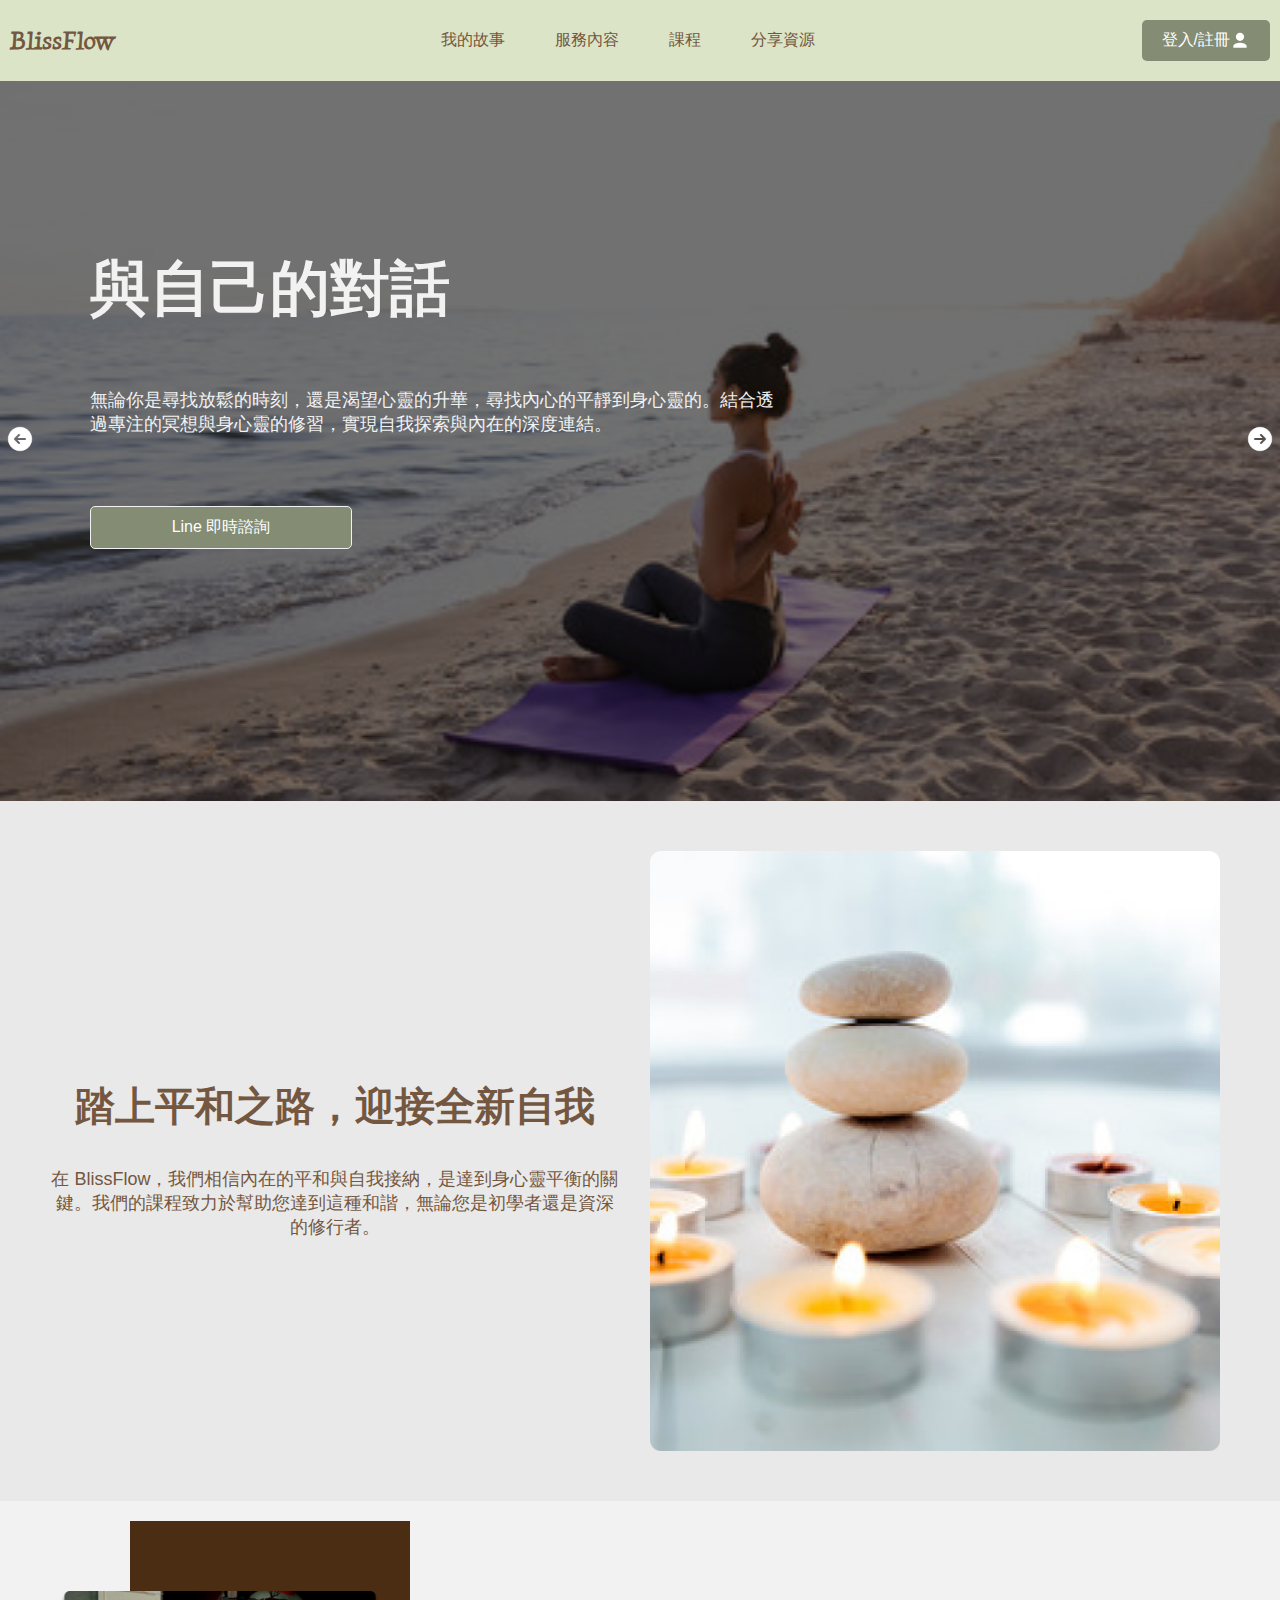
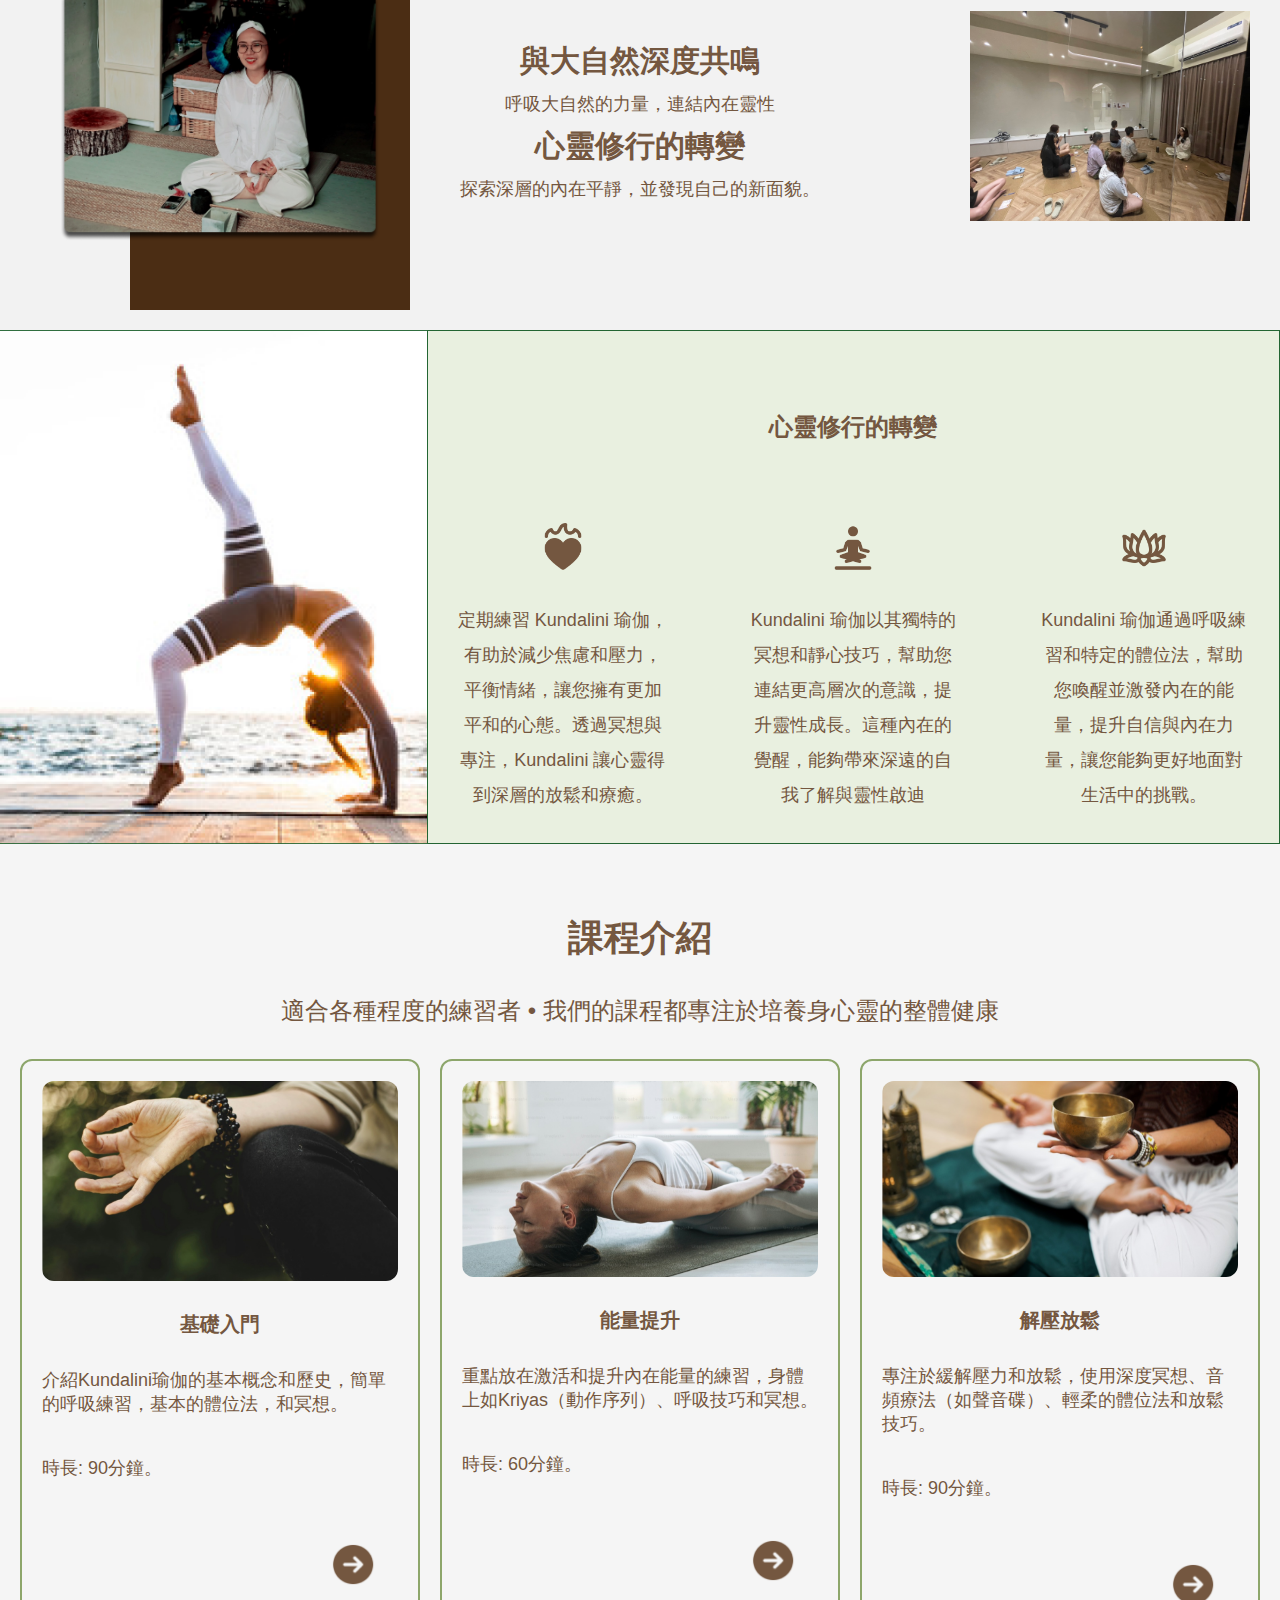
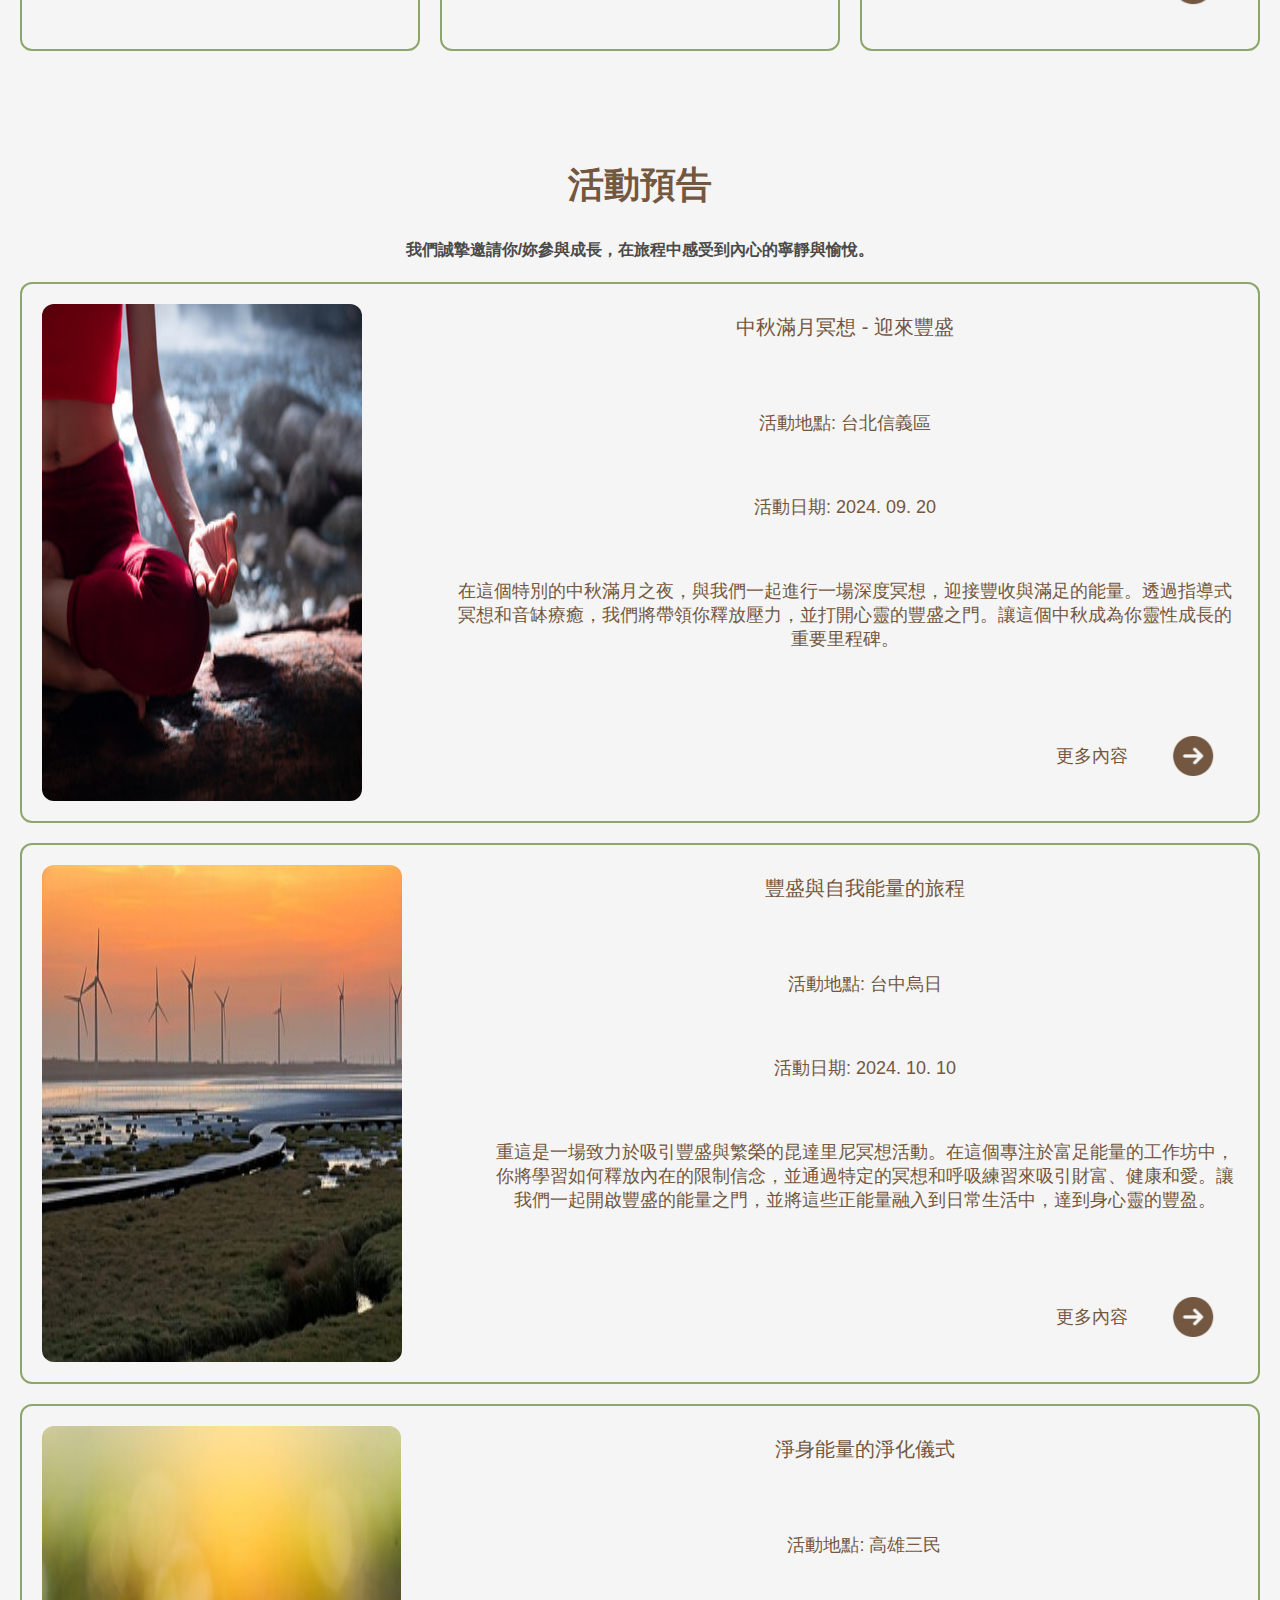
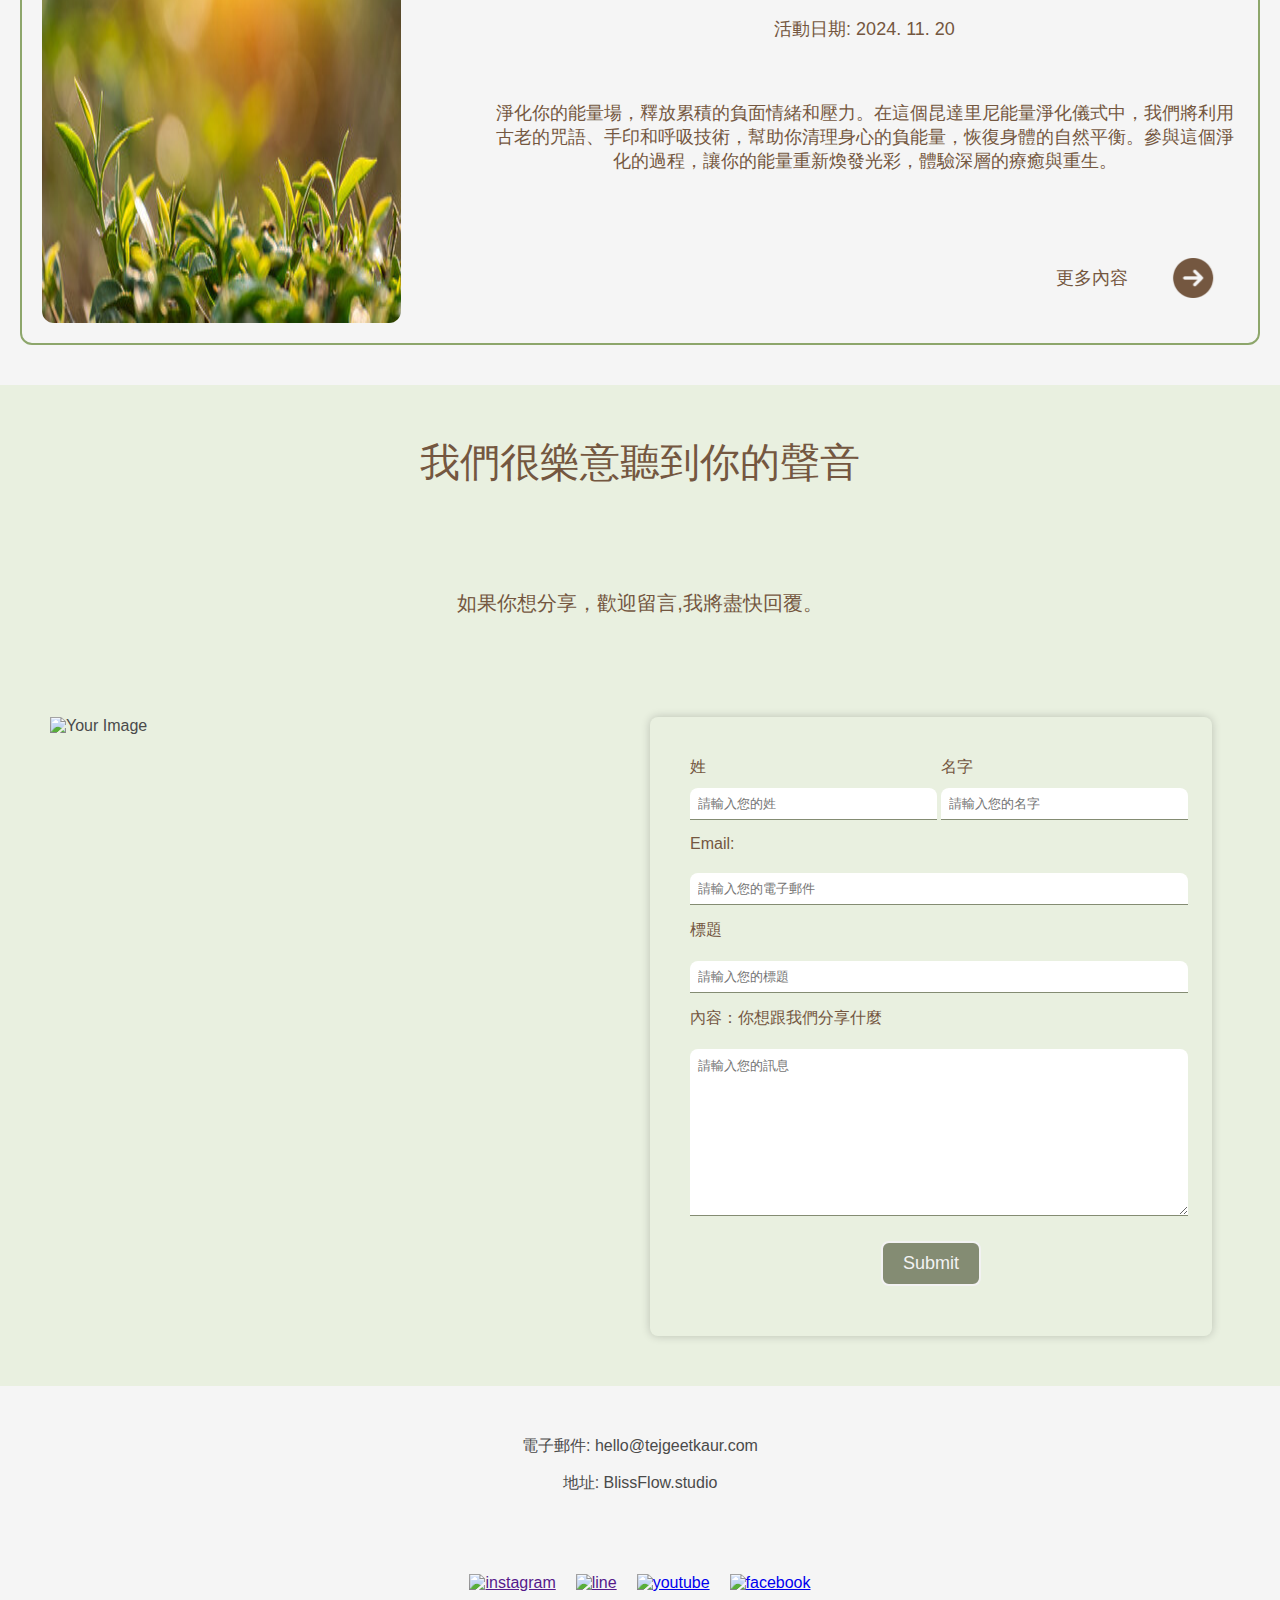
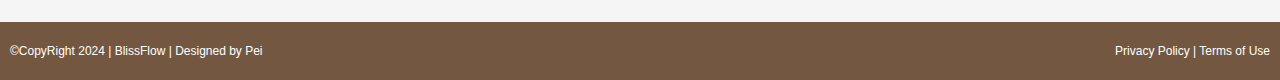
==== commit c4556e13: "Add files via upload" ====
--- a/index.html
+++ b/index.html
@@ -10,9 +10,9 @@
       href="https://fonts.googleapis.com/css2?family=Luxurious+Roman&display=swap"
       rel="stylesheet"
     />
-    <link rel="stylesheet" href="../PUBLIC/Style/base.css" />
-    <link rel="stylesheet" href="../PUBLIC/Style/breakpoint.css" />
-    <script src="../action.js" defer></script>
+    <link rel="stylesheet" href="/PUBLIC/css/base.css" />
+    <link rel="stylesheet" href="/PUBLIC/css/breakpoint.css" />
+    <script src="/action.js" defer></script>
   </head>
   <body>
     <header>
@@ -28,7 +28,7 @@
 
         <!-- Navigation Links -->
         <ul class="nav-links">
-          <li><a href="../HTML/mystory.html">我的故事</a></li>
+          <li><a href="./mystory.html">我的故事</a></li>
           <li><a href="#">服務內容</a></li>
           <li><a href="#">課程</a></li>
           <li><a href="#">分享資源</a></li>
--- a/PUBLIC/css/base.css
+++ b/PUBLIC/css/base.css
@@ -0,0 +1,814 @@
+body {
+  font-family: "Arial", sans-serif;
+  margin: 0;
+  padding: 0px;
+  color: #4a4a4a;
+  background-color: #f5f5f5;
+  box-sizing: border-box;
+}
+
+/* Container for the navbar */
+.navbar {
+  background-color: #dbe4c6;
+  display: flex;
+  justify-content: space-between;
+  align-items: center;
+  padding: 20px 10px 20px 10px;
+}
+
+/* Style for the logo */
+.logo {
+  font-family: "Luxurious Roman", serif;
+  font-size: 24px;
+  font-weight: bold;
+  text-decoration: none;
+  color: #745740;
+}
+
+/* Container for the navigation links */
+.nav-links {
+  list-style-type: none;
+  margin: 0;
+  padding: 0;
+  display: flex;
+  justify-content: center;
+  flex-grow: 1; /* Ensures it takes up space between logo and button */
+}
+
+/* Style for the navigation links */
+.nav-links li a {
+  text-decoration: none;
+  color: 45740;
+  padding: 10px 15px;
+}
+
+/* Style for the login/register button */
+.login-btn {
+  display: flex;
+  align-items: center;
+  background-color: #848c73;
+  color: white;
+  padding: 10px 20px;
+  border-radius: 5px;
+  font-size: 16px;
+  text-decoration: none;
+  border: none;
+}
+
+/* Style for the SVG icon inside the login button */
+.login-icon {
+  width: 20px;
+  height: 20px;
+  fill: white;
+}
+
+/* Optional: Add hover effects for the button */
+.login-btn:hover {
+  background-color: #45a049;
+}
+
+nav ul {
+  list-style: none;
+  margin: 0;
+  padding: 0;
+  display: flex;
+  gap: 20px;
+}
+
+nav ul li a {
+  transition: color 0.4s ease-in-out, background-color 0.4s ease-in;
+  text-decoration: none;
+  color: #745740;
+}
+nav ul li a:hover {
+  text-decoration: none;
+  color: #45a049;
+}
+
+/* Burger Icon Styles */
+.burger {
+  display: none;
+  flex-direction: column;
+  cursor: pointer;
+}
+
+.burger div {
+  width: 25px;
+  height: 3px;
+  background-color: #745740;
+  margin: 4px 0;
+}
+/* Hero Section CSS */
+.hero {
+  position: relative;
+}
+
+.action-1 {
+  background: url(../Images/hero1.jpg);
+}
+.action-2 {
+  background: url(../Images/hero2.jpg);
+}
+.action-3 {
+  background: url(../Images/hero3.jpg);
+}
+
+.heroImages {
+  max-width: 100%;
+  height: 80vh; /*set the height of an element to 100% of the viewport height*/
+  background-size: cover;
+  background-position: center;
+  position: relative;
+  overflow-x: hidden; /* Hides horizontal overflow */
+}
+
+.hero-darker::before {
+  content: "";
+  position: absolute;
+  top: 0;
+  left: 0;
+  right: 0;
+  bottom: 0;
+  background-color: rgba(0, 0, 0, 0.555); /* Adjust the opacity as needed */
+  z-index: 1; /* Places the overlay above the image */
+}
+
+.hero-lighter {
+  position: relative; /* Ensure the pseudo-element is positioned relative to this div */
+}
+
+.hero-lighter::before {
+  content: "";
+  position: absolute;
+  top: 0;
+  left: 0;
+  width: 100%; /* Cover the full width of the container */
+  height: 100%;
+  background: linear-gradient(
+    to left,
+    /* Gradient direction from right to left */ rgba(213, 212, 212, 0.8) 30%,
+    /* Start with transparent color */ rgba(218, 216, 216, 0.692) 40%
+      /* Fade to a lighter color */
+  );
+  /* The gradient smoothly transitions from transparent to a lighter color over the right 2/3 */
+  z-index: 1; /* Places the overlay above the image */
+}
+
+.hero-content {
+  display: flex;
+  justify-content: center;
+  flex-direction: column;
+  position: relative;
+  align-items: flex-start;
+  z-index: 1;
+  color: #f2f2f2;
+  text-align: left;
+  margin-top: 10%;
+  margin-left: 90px;
+  margin-right: 90px;
+}
+
+.hero-content h1 {
+  color: #f2f2f2;
+  font-size: 60px;
+  z-index: 3;
+}
+.hero-content h2 {
+  font-size: 50px;
+  z-index: 3;
+}
+
+.hero-content p {
+  text-align: left;
+  font-size: 18px;
+  margin-right: 400px;
+  margin-bottom: 70px;
+  z-index: 3;
+}
+.hero-content3 {
+  display: flex;
+  justify-content: center;
+  flex-direction: column;
+  color: #745740;
+}
+.hero-content3 p {
+  font-size: 18px;
+  text-align: left;
+  margin-right: 500px;
+  margin-bottom: 20px;
+}
+.p-set {
+  text-align: left;
+  margin-top: 50px;
+  color: #236533;
+}
+.cta-button {
+  text-align: center;
+  background-color: #848c73;
+  width: 20%;
+  color: white;
+  padding: 10px 20px;
+  border-radius: 5px;
+  font-size: 16px;
+  text-decoration: none;
+  border: 1px solid #f2f2f2;
+  cursor: pointer;
+}
+
+.cta-button:hover {
+  background-color: #45a049;
+}
+
+.arrow {
+  position: absolute;
+  top: 50%;
+  transform: translateY(
+    -50%
+  ); /*move it up by 50 pixels, centering it within its container*/
+  cursor: pointer;
+  z-index: 3; /* specify the stck order of an element*/
+  transition: background 100ms; /* Applies a transition to the background property over 100ms */
+}
+.arrow img {
+  padding: 5px;
+  border-radius: 20px;
+}
+
+.left {
+  left: 0;
+}
+
+.right {
+  right: 0;
+}
+
+/* END: Hero section */
+
+/* about-start */
+#about {
+  background-color: #e9e9e9;
+  padding: 50px 20px;
+  text-align: center; /* Center align text for smaller screens */
+}
+
+.content {
+  display: flex;
+  align-items: center; /* Align items vertically center */
+  justify-content: space-between; /* Space out text and image */
+  max-width: 1200px; /* Optional: Set a max-width for the content container */
+}
+
+.text {
+  margin: 30px;
+  color: #745740;
+  flex: 1; /* Allow text to take available space */
+  text-align: center; /* Align text to the left */
+}
+.text h2 {
+  font-size: 40px;
+}
+.text p {
+  font-size: 18px;
+}
+.image {
+  flex: 1; /* Allow image to take available space */
+  display: flex;
+  justify-content: flex-end; /* Align image to the right */
+}
+
+.image img {
+  max-width: 100%; /* Ensure the image fits within its container */
+  height: auto; /* Maintain aspect ratio */
+}
+
+/* about-end */
+
+/* feature section */
+
+#features {
+  background-color: #f2f2f2;
+  display: grid;
+  grid-template-columns: 1fr 1fr 1fr; /* Create three equal columns */
+  gap: 20px; /* Optional: Add space between columns */
+  padding: 20px; /* Optional: Add padding around the section */
+  align-items: center; /* Vertically center the content */
+}
+
+.feature {
+  display: flex;
+  flex-direction: column;
+  align-items: center; /* Center-align items horizontally */
+  justify-content: center; /* Center-align items vertically */
+}
+
+.image1 {
+  position: absolute;
+  width: 25%;
+  height: 40%;
+  z-index: 2;
+}
+.image2 {
+  margin-left: 100px;
+  width: 70%;
+  height: 100%;
+  z-index: 1;
+}
+.feature img {
+  max-width: 100%; /* Ensure the image fits within its container */
+  height: auto; /* Maintain aspect ratio */
+}
+
+.feature h3 {
+  color: #745740;
+  font-size: 30px; /* Adjust font size as needed */
+  margin: 10px 0; /* Space above and below the heading */
+}
+
+.feature p {
+  color: #745740;
+  font-size: 18px; /* Adjust font size as needed */
+  margin: 0; /* Remove default margin */
+}
+
+/* feature1 start */
+#features1 {
+  display: grid;
+  grid-template-columns: 1fr 2fr; /* Default layout for larger screens */
+  align-items: center;
+}
+.feature1 {
+  position: relative; /* Ensure child elements are positioned relative to this container */
+  display: flex;
+  flex-direction: column;
+  align-items: center;
+  justify-content: center;
+}
+
+.feature-left {
+  position: relative; /* Ensure the image can be positioned absolutely within this container */
+  overflow: hidden; /* Hide overflow to prevent image from going outside container */
+  width: 100%; /* Ensure full width */
+  height: auto; /* Height will be determined by aspect ratio */
+}
+
+.feature-left img {
+  position: absolute;
+  top: 0;
+  left: 0;
+  width: 100%;
+  height: 100%;
+  object-fit: cover; /* Ensure the image covers the container */
+}
+.feature-left {
+  height: 100%; /* Temporary height for testing */
+  width: 100%;
+}
+
+.feature-right {
+  border: 1px solid #236533; /* Green border */
+  background-color: #e9f0e0; /* Light green background */
+  display: flex;
+  flex-direction: column;
+  padding: 0; /* Add padding inside the container */
+  max-width: 100%; /* Ensure it doesn’t exceed the container’s width */
+}
+
+.feature1 h3 {
+  color: #745740;
+  font-size: 24px;
+  margin: 80px 40px;
+}
+
+.icons-container {
+  display: grid;
+  grid-template-columns: 1fr 1fr 1fr;
+  gap: 20px; /* Optional: Add space between grid items */
+}
+
+.icon {
+  display: flex;
+  flex-direction: column;
+  align-items: center;
+}
+.icon-4 {
+  display: none;
+}
+.icons-container p {
+  font-size: 18px;
+  line-height: 35px;
+  color: #745740;
+  text-align: center;
+  margin: 30px;
+}
+/* course start */
+.courses {
+  text-align: center;
+  padding: 40px 20px;
+}
+.courses h2 {
+  color: #745740;
+  font-size: 36px;
+}
+
+.courses h4 {
+  color: #745740;
+  font-size: 24px;
+  font-weight: 400;
+}
+.course-container {
+  display: grid;
+  grid-template-columns: 1fr 1fr 1fr;
+  gap: 20px; /* Add space between the courses */
+}
+
+.course {
+  border: 2px solid #8da66b; /* 2px width, solid style, black color */
+  border-radius: 12px;
+  display: flex;
+  flex: 1;
+  max-width: 100%;
+  flex-direction: column;
+}
+.course-4 {
+  display: none;
+}
+.course img {
+  max-width: 100%;
+  border-radius: 12px;
+  height: auto;
+  margin: 20px;
+}
+
+.course h4 {
+  color: #745740;
+  font-size: 20px;
+  font-weight: 600;
+  margin: 10px 0;
+}
+
+.course p {
+  color: #745740;
+  margin-bottom: 10px; /* Adjust the space as needed */
+  margin-top: 30px;
+  margin: 20px;
+  font-size: 18px;
+  text-align: left;
+}
+.moreBTN {
+  margin: 20px;
+  display: flex;
+  justify-content: flex-end;
+}
+/* course end */
+/* event start */
+.events {
+  text-align: center;
+  padding: 40px 20px;
+}
+.events h2 {
+  color: #745740;
+  font-size: 36px;
+}
+
+.event-container {
+  border-color: 2px solid #745740;
+  display: flex;
+  flex-direction: column; /* Space out the courses evenly */
+  align-items: flex-start; /* Align items to the top */
+  gap: 20px; /* Add space between the courses */
+}
+.event {
+  border: 2px solid #8da66b; /* 2px width, solid style, and specified color */
+  border-radius: 12px; /* Rounded corners */
+  display: flex; /* Flex display */
+  flex: 1; /* Flex-grow to take available space */
+  gap: 50px; /* Space between flex items */
+  max-width: 100%; /* Max width for responsiveness */
+  flex-direction: row; /* Arrange children in a row */
+}
+.event-detail {
+  display: grid;
+  grid-template-columns: 1fr;
+  gap: 20px; /* Add space between the courses */
+}
+
+.event img {
+  max-width: 40%;
+  height: auto;
+  margin: 20px;
+  border-radius: 12px;
+}
+
+.event h4 {
+  color: #745740;
+  font-size: 20px;
+  font-weight: 500;
+  margin: 30px 0;
+}
+
+.event p {
+  color: #745740;
+  margin-bottom: 10px; /* Adjust the space as needed */
+  margin-top: 30px;
+  margin: 20px;
+  font-size: 18px;
+  text-align: center;
+}
+.moreBTN {
+  margin: 20px;
+  display: flex;
+  justify-content: flex-end;
+  align-items: center;
+}
+/* event end */
+
+/* newsletter start */
+
+.newsletter {
+  background-image: url("../Images/banner.jpeg");
+  background-repeat: no-repeat;
+  background-size: cover;
+  background-position: center;
+  position: relative; /* Ensure the pseudo-element is positioned relative to this container */
+  display: flex; /* Use flexbox for centering */
+  flex-direction: column; /* Stack content vertically */
+  align-items: center; /* Center horizontally */
+  justify-content: center; /* Center vertically */
+  text-align: center; /* Center text */
+  padding: 40px 20px; /* Add padding around the section */
+  min-height: 40vh; /* Ensure it takes full viewport height if needed */
+}
+
+.newsletter::before {
+  content: "";
+  position: absolute;
+  top: 0;
+  left: 0;
+  width: 100%;
+  height: 100%;
+  background-color: rgba(
+    64,
+    68,
+    55,
+    0.5
+  ); /* Adjust the opacity value to make it darker or lighter */
+  z-index: 1; /* Places the overlay above the background image */
+}
+
+.newsletter h2,
+.newsletter p {
+  margin: 10px;
+  position: relative; /* Ensures that z-index works */
+  color: #f2f2f2;
+  z-index: 2; /* Places the text above the overlay */
+}
+
+.description {
+  display: flex;
+  flex-direction: row; /* Stack description items vertically */
+  justify-content: space-around;
+  align-items: flex-start; /* Align items to the left */
+}
+
+.Pcontent {
+  display: block;
+}
+
+.description p {
+  font-size: 18px;
+  position: relative;
+  text-align: left; /* Align text to the left */
+  color: #f2f2f2;
+  z-index: 2;
+  margin: 10px 0; /* Adjust space between lines */
+  padding-left: 20px; /* Space between bullet and text */
+}
+
+.description p::before {
+  content: "•";
+  position: absolute;
+  left: 0; /* Position bullet at the start of the line */
+  color: #f2f2f2; /* Bullet color */
+}
+
+.newsletter-form {
+  position: relative;
+  z-index: 2;
+  background: rgba(64, 68, 55, 0.5);
+  border: 1px solid #f2f2f2;
+  padding: 20px;
+  backdrop-filter: blur(5px);
+  width: 100vh; /* Increase width to 90% of the parent container */
+  max-width: 100%; /* Increase max-width to 1200px */
+}
+.newsletter-form h4 {
+  font-size: 20px;
+  position: relative; /* Ensures that z-index works */
+  text-align: center;
+  color: #f2f2f2;
+  z-index: 2; /* Places the heading above the overlay */
+}
+.Fill-form {
+  display: flex;
+  flex-direction: row;
+  gap: 10px; /* Space between input fields and button */
+  width: 100%; /* Ensure the form takes full width of its container */
+}
+
+.Fill-form input[type="text"],
+.Fill-form input[type="email"] {
+  width: 100%; /* Make input fields fill the available width */
+  padding: 10px; /* Add padding inside the input fields */
+  border: 1px solid #f2f2f2; /* Add border color */
+  border-radius: 4px; /* Add rounded corners */
+  box-sizing: border-box; /* Include padding and border in the element’s total width and height */
+}
+
+.Fill-form button {
+  width: 100%; /* Make button fill the available width */
+  padding: 10px; /* Add padding inside the button */
+  background-color: #848c73;
+  color: #f2f2f2;
+  border: 2px solid #f2f2f2; /* Remove default border */
+  border-radius: 4px; /* Add rounded corners */
+  cursor: pointer; /* Change cursor to pointer on hover */
+}
+
+.Fill-form button:hover {
+  background-color: #45a049; /* Darker background color on hover */
+}
+/* newsletter end */
+
+/* START: Contact */
+.message h2 {
+  background-color: #e9f0e0;
+  color: #745740;
+  display: flex;
+  font-size: 40px;
+  justify-content: center;
+  align-items: center;
+  margin: 0;
+  padding: 50px;
+  font-weight: 500;
+}
+.message p {
+  margin: 0;
+  padding: 50px;
+  background-color: #e9f0e0;
+  color: #745740;
+  display: flex;
+  font-size: 20px;
+  justify-content: center;
+  text-align: center;
+  font-weight: 500;
+}
+
+#divide {
+  width: 80%; /* Set the width to 100% */
+  display: block;
+
+  height: 3px; /* Set the height to control the thickness of the line */
+  background-color: #081f46; /* Set the color of the line (you can adjust this to your preference) */
+  margin: 10px auto; /* Add margin to position the line and provide spacing */
+}
+.contactArea {
+  background-color: #e9f0e0;
+  display: grid;
+  grid-template-columns: 1fr 1fr;
+  align-items: center; /* Center content vertically */
+  justify-content: center; /* Center content horizontally */
+  padding: 50px;
+  max-width: 1200px; /* Set a max-width for the section */
+  margin: 0 auto; /* Center the entire section on the page */
+  gap: 20px; /* Add some space between the grid items */
+}
+
+/* Semicircle Image Container */
+.semicircle {
+  width: 100%;
+  height: 100%;
+  max-width: 600px; /* Restrict the width of the image to match the container */
+  max-height: 100%; /* Restrict the height to match the container */
+  overflow: hidden; /* Ensure the image does not overflow the container */
+  display: flex;
+  align-items: center;
+  justify-content: center;
+}
+
+.semicircle img {
+  width: 100%;
+  height: 100%; /* Ensure the image scales properly */
+  display: block; /* Remove any extra space at the bottom */
+}
+
+.container {
+  width: 100%;
+  max-width: 90%; /* Restrict the width of the form */
+  padding: 20px;
+  border-radius: 8px;
+  box-shadow: 0 0 10px rgba(0, 0, 0, 0.2); /* Reduced shadow intensity */
+  background-color: #e9f0e0;
+}
+.contact-form {
+  margin: 20px;
+  display: flex;
+  flex-direction: column;
+  gap: 10px; /* Use 'gap' instead of 'grid-gap' */
+}
+.name-fields {
+  display: flex;
+  gap: 20px; /* Adjust the gap between fields as needed */
+}
+
+.field {
+  flex: 1;
+}
+
+label {
+  color: #081f46;
+  margin-bottom: 5px;
+  display: block;
+}
+input {
+  width: 100%;
+  border: none;
+  border-bottom: 1px solid #848c73;
+  border-radius: 8px 8px 0 0; /* Rounded corners only on top-left and top-right */
+  padding: 8px;
+  margin-bottom: 10px;
+  outline: none;
+}
+
+label {
+  color: #745740;
+  font-weight: 500;
+}
+
+input,
+textarea {
+  border: none;
+  border-bottom: 1px solid #848c73;
+  border-radius: 8px 8px 0 0; /* Rounded corners only on top-left and top-right */
+  padding: 8px;
+  margin: 5px 0;
+  outline: none;
+  width: 100%; /* Ensure input fields take up full width */
+}
+
+textarea {
+  height: 150px; /* Adjusted height for textarea */
+}
+.submitBTN {
+  display: flex;
+  justify-content: center;
+  text-align: center;
+  padding: 10px;
+  cursor: pointer;
+}
+
+.submitBTN button {
+  padding: 10px 20px; /* Adjust padding inside the button */
+  background-color: #848c73;
+  color: #f2f2f2;
+  border: 2px solid #f2f2f2; /* Update border color */
+  cursor: pointer;
+  border-radius: 8px; /* Rounded corners */
+
+  font-size: 18px; /* Adjust the font size */
+}
+
+.submitBTN button:hover {
+  background-color: #45a049;
+}
+/* END: Contact */
+.contact-information {
+  margin: 50px 30px;
+  text-align: center;
+}
+
+/* social icon start */
+.social-icon ul {
+  list-style: none; /* Remove the default list bullets */
+  display: flex; /* Make the list items display in a row */
+  justify-content: center; /* Center the list items horizontally */
+  padding: 30px; /* Remove any default padding */
+  margin: 0; /* Remove any default margin */
+}
+
+.social-icon li {
+  margin: 0 10px; /* Add some space between the icons */
+}
+
+.social-icon a {
+  display: inline-block; /* Ensure that the anchor tag wraps the image properly */
+}
+
+footer {
+  display: flex;
+  font-size: 12px;
+  padding: 10px;
+  justify-content: space-between;
+  background-color: #745740;
+  color: #fff;
+  text-align: center;
+}
--- a/PUBLIC/css/breakpoint.css
+++ b/PUBLIC/css/breakpoint.css
@@ -0,0 +1,1131 @@
+/* Responsive homepage Styles */
+@media screen and (max-width: 480px) {
+  /* nav */
+  .nav-links {
+    display: none; /* Hide nav-links by default on small screens */
+    flex-direction: column; /* Stack links vertically */
+    background-color: #dbe4c6; /* Background color for mobile */
+    position: absolute; /* Overlay position */
+    top: 70px; /* Adjust based on header height */
+    right: 0;
+    left: 0; /* Full width */
+    text-align: center; /* Center text alignment */
+    z-index: 10; /* Ensure it’s on top of other content */
+    transform: translateY(-100%); /* Hide off-screen by default */
+    transition: transform 0.3s ease-in-out; /* Smooth transition */
+  }
+
+  .nav-active {
+    padding: 20px;
+    display: flex; /* Show links when active */
+    transform: translateY(0); /* Slide down to show */
+  }
+
+  .burger {
+    display: flex; /* Show burger icon on small screens */
+    flex-direction: column;
+    justify-content: space-around;
+    width: 30px;
+    height: 30px;
+    cursor: pointer; /* Change cursor to pointer */
+    z-index: 20; /* Ensure it’s above the nav */
+  }
+
+  .burger div {
+    width: 30px;
+    height: 3px;
+    background-color: #333; /* Color of burger lines */
+    margin: 4px 0;
+  }
+
+  .login-btn {
+    padding: 10px; /* Adjust padding for small screens */
+    font-size: 0; /* Hide text */
+    width: 40px; /* Adjust width */
+    justify-content: center; /* Center icon */
+  }
+
+  .login-icon {
+    margin-left: 0; /* Remove margin if needed */
+  }
+
+  .login-btn::before {
+    content: ""; /* Pseudo-element for icon */
+    display: none; /* Hide if not needed */
+    width: 20px;
+    height: 20px;
+    background: url("path/to/your/icon.svg") no-repeat center center;
+    background-size: contain; /* Scale icon */
+  }
+
+  .login-btn span {
+    display: none; /* Hide any text */
+  }
+  /* hero */
+  .heroImages {
+    height: 80vh; /* Make the image fill the viewport height on small screens */
+    background-size: cover; /* Ensures the background covers the element */
+    background-position: center; /* Centers the background image */
+  }
+
+  .hero-content {
+    display: flex;
+    align-items: flex-start;
+    flex-direction: column;
+    position: relative;
+    z-index: 1;
+    color: #f2f2f2;
+    text-align: left;
+    margin-top: 30%;
+    margin-left: 50px;
+    margin-right: 90px;
+  }
+  .hero-content h1 {
+    color: #f2f2f2;
+    font-size: 30px;
+    text-align: center;
+    z-index: 3;
+  }
+  .hero-content h2 {
+    font-size: 23px;
+    z-index: 3;
+  }
+  .hero-content p {
+    line-height: 20px;
+    font-size: 12px;
+    margin: 20px 0px 40px 0px;
+    z-index: 3;
+  }
+
+  .hero-content3 {
+    display: flex;
+    justify-content: center;
+    flex-direction: column;
+    color: #745740;
+  }
+
+  .hero-content3 p {
+    font-size: 16px;
+    margin-right: 0px;
+    margin-bottom: 10px;
+  }
+  .p-set {
+    margin-top: 30px;
+    color: #236533;
+  }
+  .cta-button {
+    background-color: #848c73;
+    text-align: center;
+    width: 50%;
+    color: white;
+    padding: 10px 10px;
+    border-radius: 5px;
+    font-size: 12px;
+    text-decoration: none;
+    border: 1px solid #f2f2f2;
+    cursor: pointer;
+  }
+  /* about */
+
+  .text h2 {
+    font-size: 23px;
+  }
+  .text p {
+    display: none;
+  }
+  /* feature */
+  #features {
+    width: 100%;
+    height: 60vh;
+    background-color: #f2f2f2;
+    display: grid;
+    grid-template-columns: 1fr;
+    gap: 10px;
+    padding: 0;
+    align-content: center;
+    align-items: center;
+  }
+  .feature img {
+    max-width: 100%;
+    height: auto;
+  }
+  .image1 {
+    position: relative;
+    width: 50%;
+    height: auto;
+    z-index: 2;
+  }
+  .image2 {
+    display: none;
+  }
+  .feature h3 {
+    font-size: 20px; /* Adjust font size as needed */
+    margin: 10px 0; /* Space above and below the heading */
+  }
+
+  .feature p {
+    font-size: 12px; /* Adjust font size as needed */
+    margin: 0; /* Remove default margin */
+  }
+  /* feature 1 */
+  #features1 {
+    grid-template-columns: 1fr; /* Single column for smaller screens */
+    grid-template-rows: auto auto; /* Two rows */
+    grid-template-areas:
+      "left"
+      "right"; /* Image at the top, text at the bottom */
+  }
+
+  .feature-left {
+    grid-area: left; /* Assign grid area */
+  }
+
+  .feature-right {
+    grid-area: right; /* Assign grid area */
+  }
+
+  /* Feature container styles */
+  #features1 {
+    grid-template-columns: 1fr; /* Single column for smaller screens */
+    grid-template-rows: auto auto; /* Two rows */
+    grid-template-areas:
+      "right"
+      "left"; /* Text at the top, image at the bottom */
+  }
+
+  .feature-left {
+    grid-area: left; /* Assign grid area */
+  }
+
+  .feature-right {
+    grid-area: right; /* Assign grid area */
+  }
+
+  .feature-left {
+    position: relative;
+    overflow: hidden;
+    width: 100%;
+    height: auto;
+  }
+
+  .feature-left img {
+    position: absolute;
+    top: 0;
+    left: 0;
+    width: 100%;
+    height: 100%;
+    object-fit: cover;
+  }
+
+  .feature-right {
+    border: 1px solid #236533;
+    background-color: #e9f0e0;
+    display: flex;
+    flex-direction: column;
+    padding: 20px;
+    max-width: 100%;
+  }
+
+  .feature1 h3 {
+    color: #745740;
+    font-size: 20px;
+    margin: 80px 40px;
+  }
+
+  .icons-container {
+    display: grid;
+    grid-template-columns: 1fr;
+    gap: 20px;
+  }
+
+  .icon {
+    display: flex;
+    flex-direction: column;
+    align-items: center;
+  }
+
+  .icon img {
+    width: 30px;
+    height: 30px;
+  }
+  .icons-container p {
+    line-height: 20px;
+    font-size: 12px;
+    color: #745740;
+    text-align: center;
+    margin: 30px;
+  }
+  .feature1 h3 {
+    color: #745740;
+    font-size: 20px;
+    margin: 20px 0;
+  }
+  /* course start */
+
+  .courses h2 {
+    color: #745740;
+    font-size: 23px;
+  }
+  .courses h4 {
+    display: none;
+  }
+  .course-container {
+    display: flex;
+    justify-content: space-around;
+    align-items: flex-start;
+    gap: 20px;
+    flex-direction: column;
+  }
+  .course p {
+    line-height: 20px;
+    color: #745740;
+    margin-bottom: 10px;
+    margin-top: 30px;
+    margin: 20px;
+    font-size: 12px;
+    text-align: left;
+  }
+  .course img {
+    max-width: 100%;
+    border-radius: 12px;
+    height: auto;
+    margin: 10px;
+  }
+  /* event start */
+  .events h2 {
+    color: #745740;
+    font-size: 23px;
+  }
+  .events h4 {
+    display: none;
+  }
+  .event {
+    border: 2px solid #8da66b;
+    border-radius: 12px;
+    display: flex;
+    flex: 1;
+    gap: 20px;
+    max-width: 100%;
+    flex-direction: column;
+  }
+  .event img {
+    max-width: 100%;
+    margin: 20px;
+    border-radius: 12px;
+  }
+  .event p {
+    line-height: 20px;
+    color: #745740;
+    margin-bottom: 10px;
+    margin-top: 30px;
+    margin: 20px;
+    font-size: 12px;
+    text-align: center;
+  }
+  /* message start */
+  .message h2 {
+    background-color: #e9f0e0;
+    color: #745740;
+    display: flex;
+    font-size: 23px;
+    justify-content: center;
+    align-items: center;
+    margin: 0;
+    padding: 20px;
+  }
+  .message p {
+    margin: 0;
+    padding: 50px;
+    background-color: #e9f0e0;
+    color: #745740;
+    display: flex;
+    font-size: 16px;
+    justify-content: center;
+    text-align: center;
+    font-weight: 500;
+  }
+  .contactArea {
+    background-color: #e9f0e0;
+    display: grid;
+    grid-template-columns: 1fr;
+    align-items: center;
+    justify-content: center;
+    padding: 30px;
+    max-width: 1200px;
+    margin: 0 auto;
+    gap: 20px;
+  }
+  .contact-form {
+    margin: 10px;
+    display: flex;
+    flex-direction: column;
+    gap: 5px;
+  }
+
+  .container {
+    width: 100%;
+    max-width: 100%;
+    padding: 0;
+    border-radius: 8px;
+    box-shadow: 0 0 10px rgba(0, 0, 0, 0.2);
+    background-color: #e9f0e0;
+  }
+  input,
+  textarea {
+    width: 90%;
+    font-size: 12px;
+  }
+  label {
+    font-size: 16px;
+  }
+  .name-fields {
+    display: flex;
+    gap: 10px;
+  }
+
+  .submitBTN button {
+    font-size: 12px; /* Adjust the font size */
+  }
+  /* contact-info */
+  .concontact-information {
+    font-size: 12px;
+  }
+  /* social-icon */
+  .social-icon img {
+    width: 20px;
+    height: 20px;
+  }
+  footer {
+    display: flex;
+    font-size: 12px;
+    padding: 10px;
+    justify-content: space-between;
+    background-color: #745740;
+    color: #fff;
+    text-align: center;
+    flex-direction: column;
+  }
+}
+
+@media screen and (min-width: 481px) and (max-width: 767px) {
+  /* nav */
+  .nav-links {
+    display: none; /* Hide nav-links by default on small screens */
+    flex-direction: column; /* Stack links vertically */
+    background-color: #dbe4c6; /* Background color for mobile */
+    position: absolute; /* Overlay position */
+    top: 70px; /* Adjust based on header height */
+    right: 0;
+    left: 0; /* Full width */
+    text-align: center; /* Center text alignment */
+    z-index: 10; /* Ensure it’s on top of other content */
+    transform: translateY(-100%); /* Hide off-screen by default */
+    transition: transform 0.3s ease-in-out; /* Smooth transition */
+  }
+
+  .nav-active {
+    padding: 20px;
+    display: flex; /* Show links when active */
+    transform: translateY(0); /* Slide down to show */
+  }
+
+  .burger {
+    display: flex; /* Show burger icon on small screens */
+    flex-direction: column;
+    justify-content: space-around;
+    width: 30px;
+    height: 30px;
+    cursor: pointer; /* Change cursor to pointer */
+    z-index: 20; /* Ensure it’s above the nav */
+  }
+
+  .burger div {
+    width: 30px;
+    height: 3px;
+    background-color: #333; /* Color of burger lines */
+    margin: 4px 0;
+  }
+
+  .login-btn {
+    padding: 10px; /* Adjust padding for small screens */
+    font-size: 0; /* Hide text */
+    width: 40px; /* Adjust width */
+    justify-content: center; /* Center icon */
+  }
+
+  .login-icon {
+    margin-left: 0; /* Remove margin if needed */
+  }
+
+  .login-btn::before {
+    content: ""; /* Pseudo-element for icon */
+    display: none; /* Hide if not needed */
+    width: 20px;
+    height: 20px;
+    background: url("path/to/your/icon.svg") no-repeat center center;
+    background-size: contain; /* Scale icon */
+  }
+
+  .login-btn span {
+    display: none; /* Hide any text */
+  }
+  /* hero */
+  .hero-content {
+    position: relative;
+    z-index: 1;
+    color: #f2f2f2;
+    text-align: center;
+    margin-top: 20%;
+    margin-left: 90px;
+    margin-right: 90px;
+  }
+  .hero-content h1 {
+    color: #f2f2f2;
+    font-size: 40px;
+    text-align: center;
+    z-index: 3;
+  }
+  .hero-content h2 {
+    font-size: 36px;
+    z-index: 3;
+  }
+
+  .hero-content p {
+    line-height: 30px;
+    font-size: 16px;
+    margin-right: 0px;
+    margin-bottom: 30px;
+    z-index: 3;
+  }
+  .hero-content3 {
+    color: #745740;
+  }
+  .hero-content3 p {
+    line-height: 30px;
+    font-size: 16px;
+    margin-right: 0px;
+    margin-bottom: 10px;
+  }
+  .p-set {
+    margin-top: 50px;
+    color: #236533;
+  }
+  .cta-button {
+    background-color: #848c73;
+    width: 30%;
+    color: white;
+    padding: 10px 20px;
+    border-radius: 5px;
+    font-size: 16px;
+    text-decoration: none;
+    border: 1px solid #f2f2f2;
+    cursor: pointer;
+  }
+
+  /* about */
+  .content {
+    display: flex;
+    align-items: center; /* Align items vertically center */
+    justify-content: space-between; /* Space out text and image */
+    max-width: 1200px; /* Optional: Set a max-width for the content container */
+  }
+
+  .text {
+    margin: 30px;
+    color: #745740;
+    flex: 1; /* Allow text to take available space */
+    text-align: center; /* Align text to the left */
+  }
+  .text h2 {
+    font-size: 24px;
+    margin-bottom: 80px;
+  }
+  .text p {
+    line-height: 30px;
+    font-size: 16px;
+  }
+  /* feature */
+  #features {
+    max-width: 100%;
+    height: 50vh;
+    background-color: #f2f2f2;
+    display: grid;
+    grid-template-columns: 1fr 1fr;
+    gap: 20px;
+    padding: 20px;
+    align-items: center;
+  }
+  .feature {
+    margin: 20px;
+    display: flex;
+    flex-direction: column;
+    align-items: center;
+    justify-content: center;
+  }
+  .image1 {
+    position: absolute;
+    width: 40%;
+    height: 40%;
+    z-index: 2;
+  }
+  .image2 {
+    display: none;
+  }
+  .feature h3 {
+    color: #745740;
+    font-size: 20px;
+    margin: 10px 0;
+  }
+  .feature p {
+    line-height: 30px;
+    color: #745740;
+    font-size: 16px;
+    margin: 0;
+  }
+  /* feature1 */
+  .icons-container {
+    display: grid;
+    grid-template-columns: 1fr 1fr;
+    gap: 20px;
+  }
+  #features1 {
+    display: grid;
+    grid-template-columns: 1fr;
+    align-items: center;
+  }
+  .feature-left img {
+    display: none;
+  }
+  .icon-4 {
+    display: flex;
+  }
+  /* coourses */
+  .courses h2 {
+    font-size: 24px;
+  }
+  .courses h4 {
+    font-size: 18px;
+    font-weight: 300;
+  }
+  .course h4 {
+    font-size: 18px;
+    font-weight: 600;
+  }
+  .course p {
+    line-height: 30px;
+    color: #745740;
+    margin-bottom: 10px;
+    margin-top: 30px;
+    margin: 20px;
+    font-size: 16px;
+    text-align: left;
+  }
+  .course-container {
+    display: grid;
+    grid-template-columns: 1fr 1fr;
+    gap: 20px;
+  }
+
+  .course img {
+    max-width: 88%;
+    border-radius: 12px;
+    height: auto;
+    margin: 20px;
+  }
+  .course-4 {
+    display: grid;
+  }
+
+  /* event */
+  .event {
+    border: 2px solid #8da66b;
+    border-radius: 12px;
+    display: flex;
+    flex: 1;
+    gap: 10px;
+    max-width: 100%;
+    flex-direction: column;
+  }
+  .event img {
+    max-width: 100%;
+    height: auto;
+    margin: 20px;
+    border-radius: 12px;
+  }
+  .events h2 {
+    font-size: 24px;
+  }
+  .events h4 {
+    font-size: 18px;
+    font-weight: 300;
+  }
+  .event h4 {
+    font-size: 18px;
+    font-weight: 600;
+  }
+  .event p {
+    line-height: 30px;
+    font-size: 16px;
+  }
+
+  /* message */
+  /* message start */
+  .message h2 {
+    background-color: #e9f0e0;
+    color: #745740;
+    display: flex;
+    font-size: 24px;
+    justify-content: center;
+    align-items: center;
+    margin: 0;
+    padding: 20px;
+  }
+  .message p {
+    font-size: 18px;
+  }
+  .contactArea {
+    background-color: #e9f0e0;
+    display: grid;
+    grid-template-columns: 1fr;
+    align-items: center;
+    justify-content: center;
+    padding: 30px;
+    max-width: 1200px;
+    margin: 0 auto;
+    gap: 20px;
+  }
+  .contact-form {
+    margin: 12px;
+    display: flex;
+    flex-direction: column;
+    gap: 5px;
+  }
+
+  .container {
+    width: 100%;
+    max-width: 100%;
+    padding: 0;
+    border-radius: 8px;
+    box-shadow: 0 0 10px rgba(0, 0, 0, 0.2);
+    background-color: #e9f0e0;
+  }
+  input,
+  textarea {
+    width: 90%;
+    font-size: 14px;
+  }
+  label {
+    font-size: 16px;
+  }
+  .name-fields {
+    display: flex;
+    gap: 18px;
+  }
+  .submitBTN button {
+    font-size: 16px; /* Adjust the font size */
+  }
+  /* contact-info */
+  .concontact-information {
+    font-size: 16px;
+  }
+  /* social-icon */
+  .social-icon img {
+    width: 35px;
+    height: 35px;
+  }
+  footer {
+    display: flex;
+    font-size: 12px;
+    padding: 10px;
+    justify-content: space-between;
+    background-color: #745740;
+    color: #fff;
+    text-align: center;
+    flex-direction: column;
+  }
+}
+
+@media (min-width: 768px) and (max-width: 989px) {
+  /* nav */
+  .nav-links {
+    display: none; /* Hide nav-links by default on small screens */
+    flex-direction: column; /* Stack links vertically */
+    background-color: #dbe4c6; /* Background color for mobile */
+    position: absolute; /* Overlay position */
+    top: 70px; /* Adjust based on header height */
+    right: 0;
+    left: 0; /* Full width */
+    text-align: center; /* Center text alignment */
+    z-index: 10; /* Ensure it’s on top of other content */
+    transform: translateY(-100%); /* Hide off-screen by default */
+    transition: transform 0.3s ease-in-out; /* Smooth transition */
+  }
+
+  .nav-active {
+    padding: 20px;
+    display: flex; /* Show links when active */
+    transform: translateY(0); /* Slide down to show */
+  }
+
+  .burger {
+    display: flex; /* Show burger icon on small screens */
+    flex-direction: column;
+    justify-content: space-around;
+    width: 30px;
+    height: 30px;
+    cursor: pointer; /* Change cursor to pointer */
+    z-index: 20; /* Ensure it’s above the nav */
+  }
+
+  .burger div {
+    width: 30px;
+    height: 3px;
+    background-color: #333; /* Color of burger lines */
+    margin: 4px 0;
+  }
+
+  .login-btn {
+    padding: 10px; /* Adjust padding for small screens */
+    font-size: 0; /* Hide text */
+    width: 40px; /* Adjust width */
+    justify-content: center; /* Center icon */
+  }
+
+  .login-icon {
+    margin-left: 0; /* Remove margin if needed */
+  }
+
+  .login-btn::before {
+    content: ""; /* Pseudo-element for icon */
+    display: none; /* Hide if not needed */
+    width: 20px;
+    height: 20px;
+    background: url("path/to/your/icon.svg") no-repeat center center;
+    background-size: contain; /* Scale icon */
+  }
+
+  .login-btn span {
+    display: none; /* Hide any text */
+  }
+  /* hero */
+  .hero-content {
+    position: relative;
+    z-index: 1;
+    color: #f2f2f2;
+    text-align: center;
+    margin-top: 20%;
+    margin-left: 90px;
+    margin-right: 90px;
+  }
+  .hero-content h1 {
+    color: #f2f2f2;
+    font-size: 40px;
+    text-align: center;
+    z-index: 3;
+  }
+  .hero-content h2 {
+    font-size: 36px;
+    z-index: 3;
+  }
+
+  .hero-content p {
+    line-height: 30px;
+    font-size: 16px;
+    margin-right: 0px;
+    margin-bottom: 30px;
+    z-index: 3;
+  }
+  .hero-content3 {
+    color: #745740;
+  }
+  .hero-content3 p {
+    line-height: 30px;
+    font-size: 16px;
+    margin-right: 0px;
+    margin-bottom: 10px;
+  }
+  .p-set {
+    margin-top: 50px;
+    color: #236533;
+  }
+  .cta-button {
+    background-color: #848c73;
+    width: 30%;
+    color: white;
+    padding: 10px 20px;
+    border-radius: 5px;
+    font-size: 16px;
+    text-decoration: none;
+    border: 1px solid #f2f2f2;
+    cursor: pointer;
+  }
+
+  /* about */
+  .content {
+    display: flex;
+    align-items: center; /* Align items vertically center */
+    justify-content: space-between; /* Space out text and image */
+    max-width: 1200px; /* Optional: Set a max-width for the content container */
+  }
+
+  .text {
+    margin: 30px;
+    color: #745740;
+    flex: 1; /* Allow text to take available space */
+    text-align: center; /* Align text to the left */
+  }
+  .text h2 {
+    font-size: 24px;
+    margin-bottom: 80px;
+  }
+  .text p {
+    line-height: 30px;
+    font-size: 16px;
+  }
+  /* feature */
+  #features {
+    max-width: 100%;
+    height: 50vh;
+    background-color: #f2f2f2;
+    display: grid;
+    grid-template-columns: 1fr 1fr;
+    gap: 20px;
+    padding: 20px;
+    align-items: center;
+  }
+  .feature {
+    margin: 10px;
+    display: flex;
+    flex-direction: column;
+    align-items: center;
+    justify-content: center;
+  }
+  .image1 {
+    position: relative;
+    width: 100%;
+    height: 40%;
+    z-index: 2;
+  }
+  .image2 {
+    display: none;
+  }
+  .feature h3 {
+    color: #745740;
+    font-size: 20px;
+    margin: 10px 0;
+  }
+  .feature p {
+    line-height: 30px;
+    color: #745740;
+    font-size: 16px;
+    margin: 0;
+  }
+  /* feature1 */
+  .icons-container {
+    display: grid;
+    grid-template-columns: 1fr 1fr;
+    gap: 20px;
+  }
+  #features1 {
+    display: grid;
+    grid-template-columns: 1fr;
+    align-items: center;
+  }
+  .feature-left img {
+    display: none;
+  }
+  .icon-4 {
+    display: flex;
+  }
+  /* coourses */
+  .courses h2 {
+    font-size: 24px;
+  }
+  .courses h4 {
+    font-size: 18px;
+    font-weight: 300;
+  }
+  .course h4 {
+    font-size: 18px;
+    font-weight: 600;
+  }
+  .course p {
+    line-height: 30px;
+    color: #745740;
+    margin-bottom: 10px;
+    margin-top: 30px;
+    margin: 20px;
+    font-size: 16px;
+    text-align: left;
+  }
+  .course-container {
+    display: grid;
+    grid-template-columns: 1fr 1fr;
+    gap: 20px;
+  }
+
+  .course img {
+    max-width: 88%;
+    border-radius: 12px;
+    height: auto;
+    margin: 20px;
+  }
+  .course-4 {
+    display: grid;
+  }
+
+  /* event */
+  .event {
+    border: 2px solid #8da66b;
+    border-radius: 12px;
+    display: flex;
+    flex: 1;
+    gap: 10px;
+    max-width: 100%;
+    flex-direction: row;
+  }
+  .events h2 {
+    font-size: 24px;
+  }
+  .events h4 {
+    font-size: 18px;
+    font-weight: 300;
+  }
+  .event h4 {
+    font-size: 18px;
+    font-weight: 600;
+  }
+  .event p {
+    line-height: 30px;
+    font-size: 16px;
+  }
+
+  /* message */
+  /* message start */
+  .message h2 {
+    background-color: #e9f0e0;
+    color: #745740;
+    display: flex;
+    font-size: 24px;
+    justify-content: center;
+    align-items: center;
+    margin: 0;
+    padding: 20px;
+  }
+  .message p {
+    font-size: 18px;
+  }
+  .contactArea {
+    background-color: #e9f0e0;
+    display: grid;
+    grid-template-columns: 1fr 1fr;
+    align-items: center;
+    justify-content: center;
+    padding: 30px;
+    max-width: 1200px;
+    margin: 0 auto;
+    gap: 20px;
+  }
+  .contact-form {
+    margin: 12px;
+    display: flex;
+    flex-direction: column;
+    gap: 5px;
+  }
+
+  .container {
+    width: 100%;
+    max-width: 100%;
+    padding: 0;
+    border-radius: 8px;
+    box-shadow: 0 0 10px rgba(0, 0, 0, 0.2);
+    background-color: #e9f0e0;
+  }
+  input,
+  textarea {
+    width: 90%;
+    font-size: 14px;
+  }
+  label {
+    font-size: 16px;
+  }
+  .name-fields {
+    display: flex;
+    gap: 18px;
+  }
+  .submitBTN button {
+    font-size: 16px; /* Adjust the font size */
+  }
+  /* contact-info */
+  .concontact-information {
+    font-size: 16px;
+  }
+  /* social-icon */
+  .social-icon img {
+    width: 35px;
+    height: 35px;
+  }
+  footer {
+    display: flex;
+    font-size: 12px;
+    padding: 10px;
+    justify-content: space-between;
+    background-color: #745740;
+    color: #fff;
+    text-align: center;
+    flex-direction: column;
+  }
+}
+
+@media screen and (min-width: 481px) and (max-width: 767px) {
+  .hero {
+    display: flex;
+    flex-direction: column;
+    justify-content: center;
+    align-items: center;
+    height: auto;
+    background-image: url("../Images/mystory-hero-3.png");
+    background-size: cover;
+    background-position: center;
+  }
+
+  .hero h1 {
+    font-size: 60px;
+    margin: 0;
+    text-align: center;
+  }
+
+  .top-img {
+    display: none;
+  }
+
+  .bottom-img {
+    margin-top: 20px;
+    width: 90%;
+    height: auto;
+    border-radius: 10px;
+  }
+
+  .right-img img {
+    width: 80%;
+    height: auto;
+  }
+
+  .hero-detail {
+    max-width: 90%;
+    padding: 10px;
+    text-align: center;
+  }
+
+  .hero h2 {
+    font-size: 18px;
+    text-align: center;
+  }
+
+  .small-text {
+    font-size: 14px;
+    line-height: 1.5;
+  }
+}
+@media (min-width: 768px) and (max-width: 989px) {
+}
